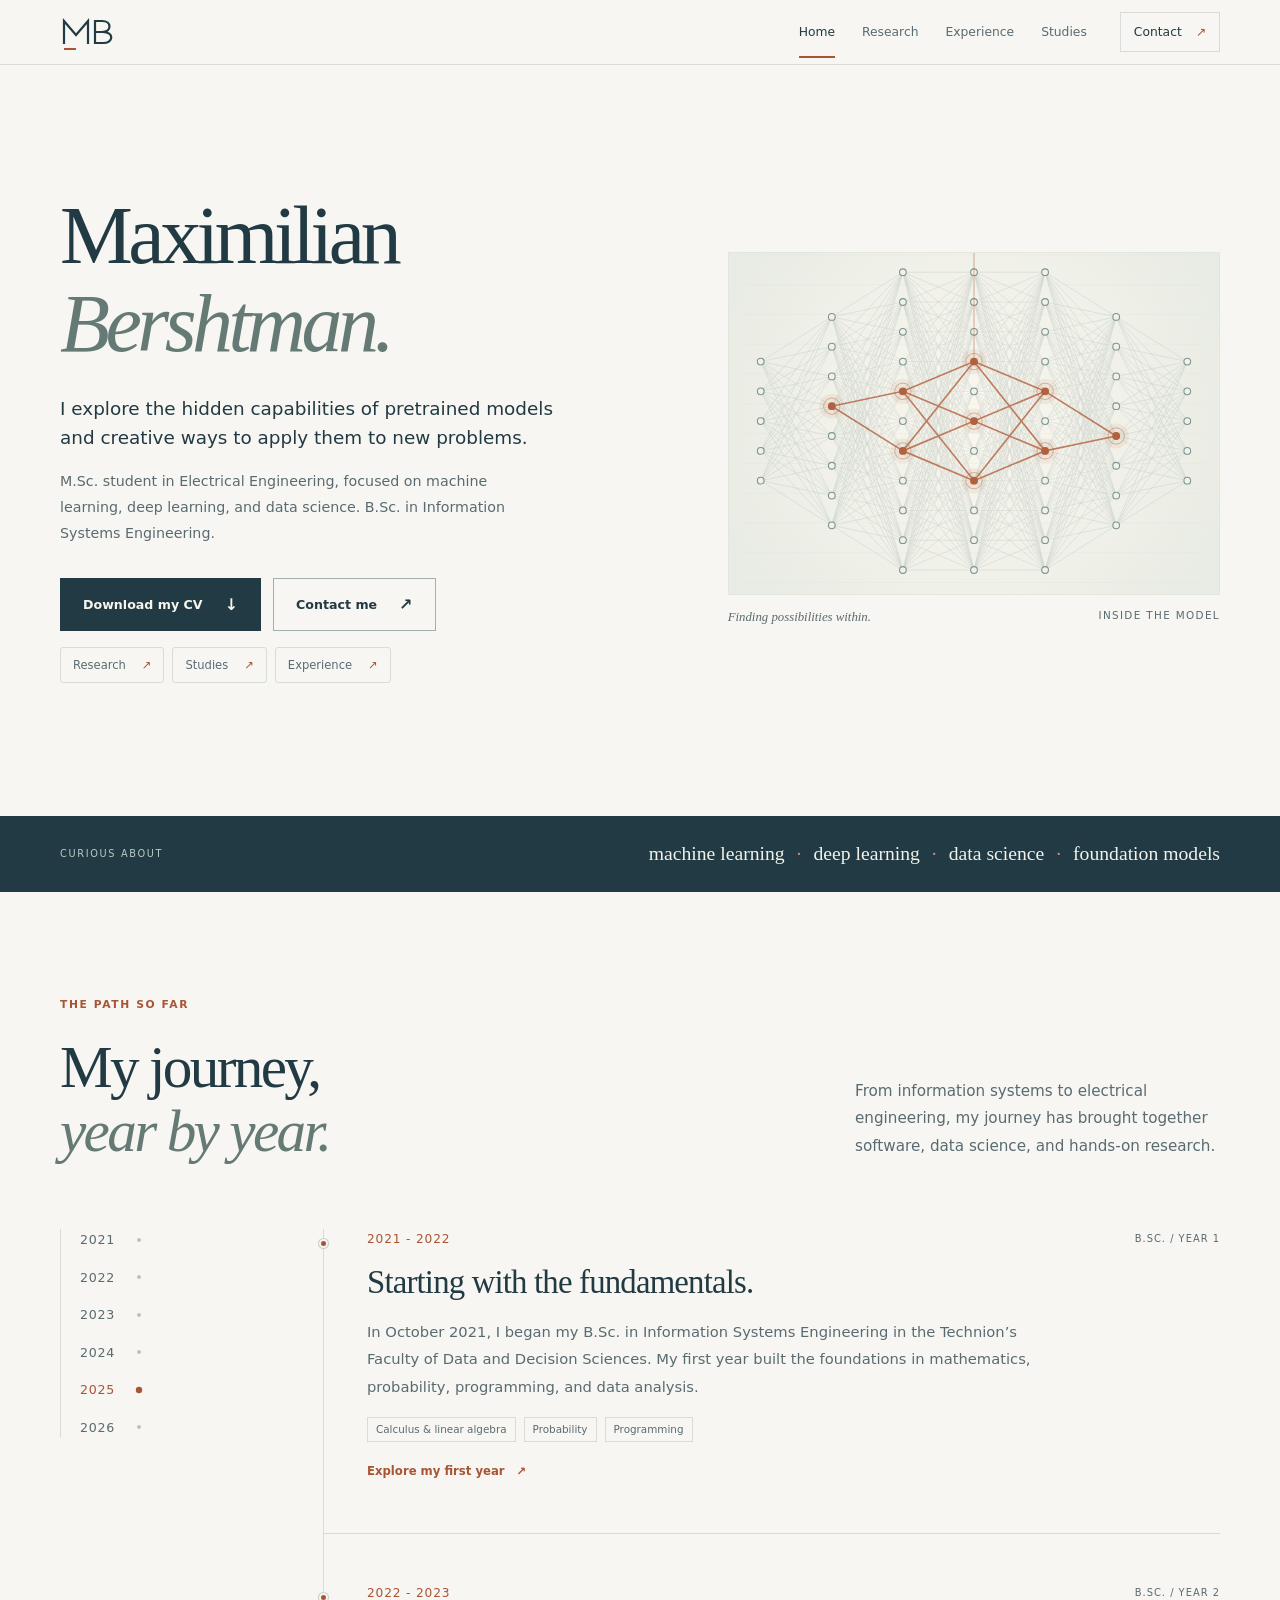
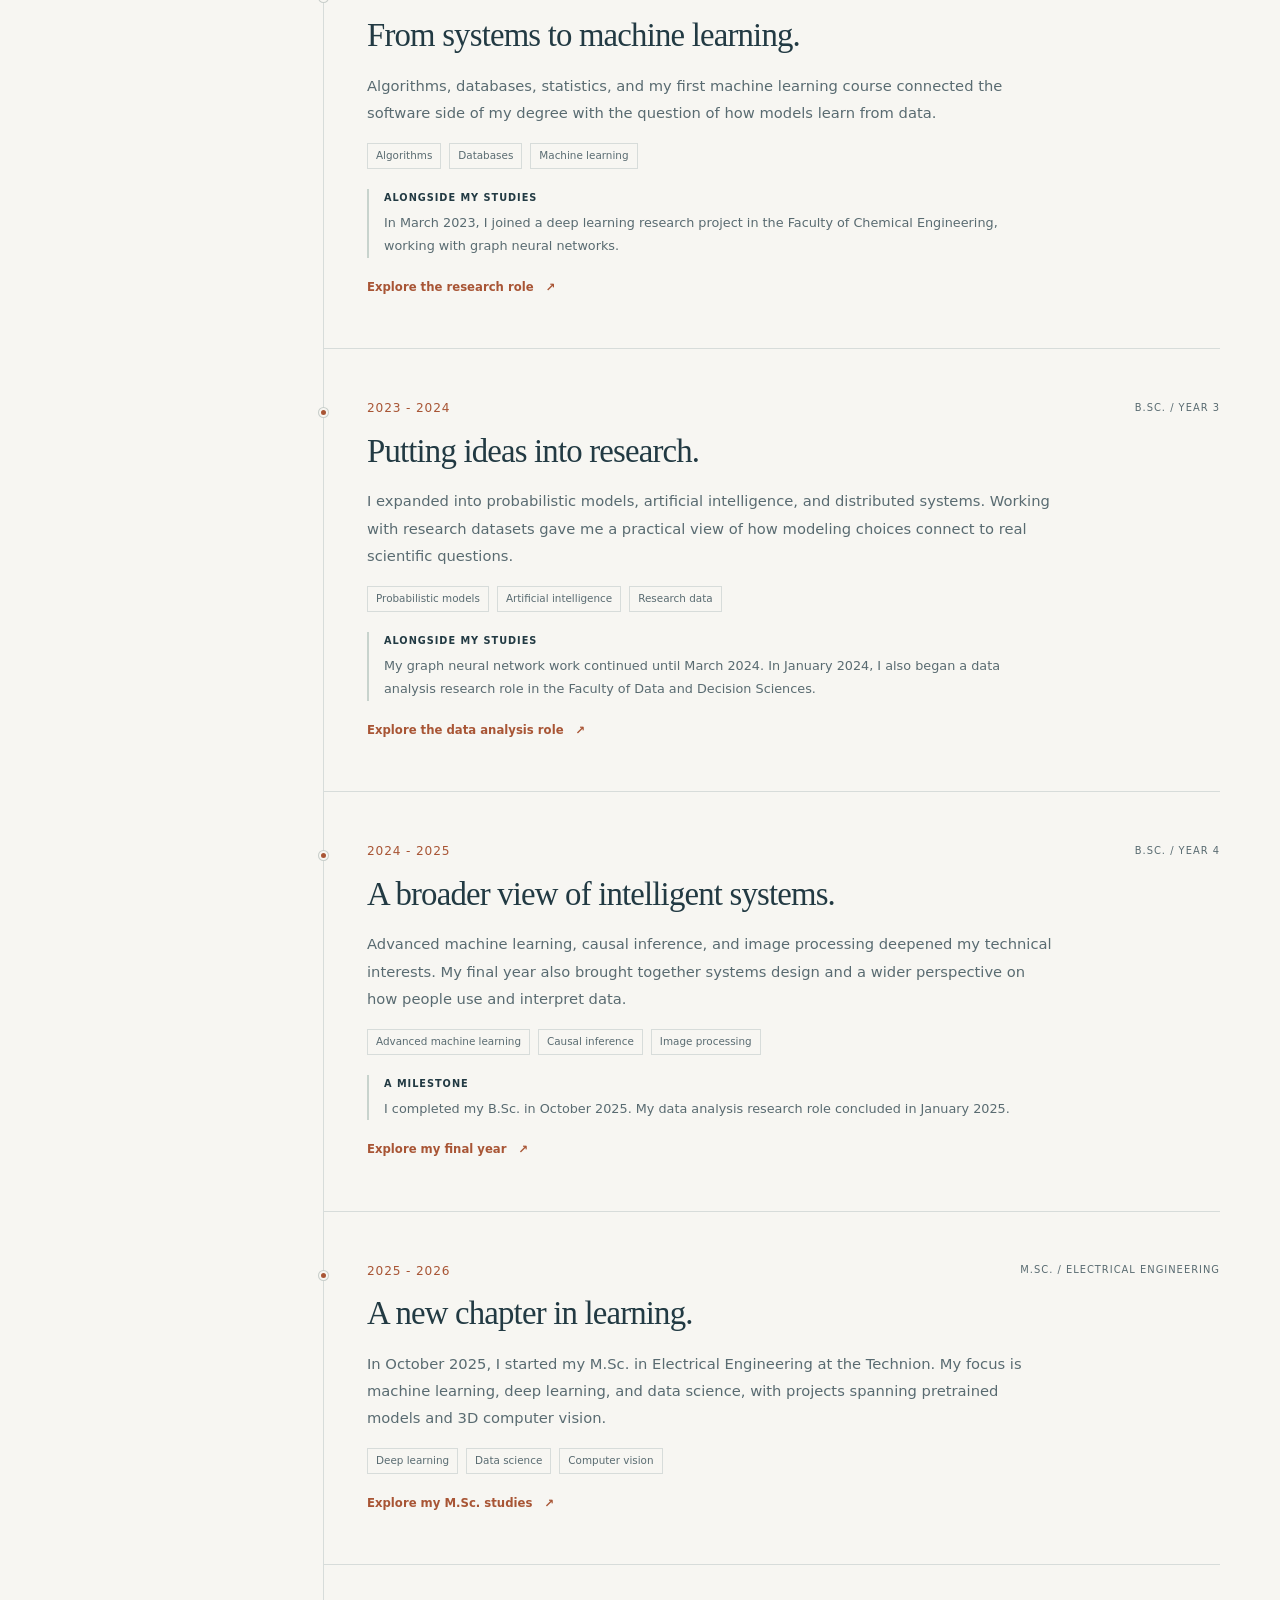
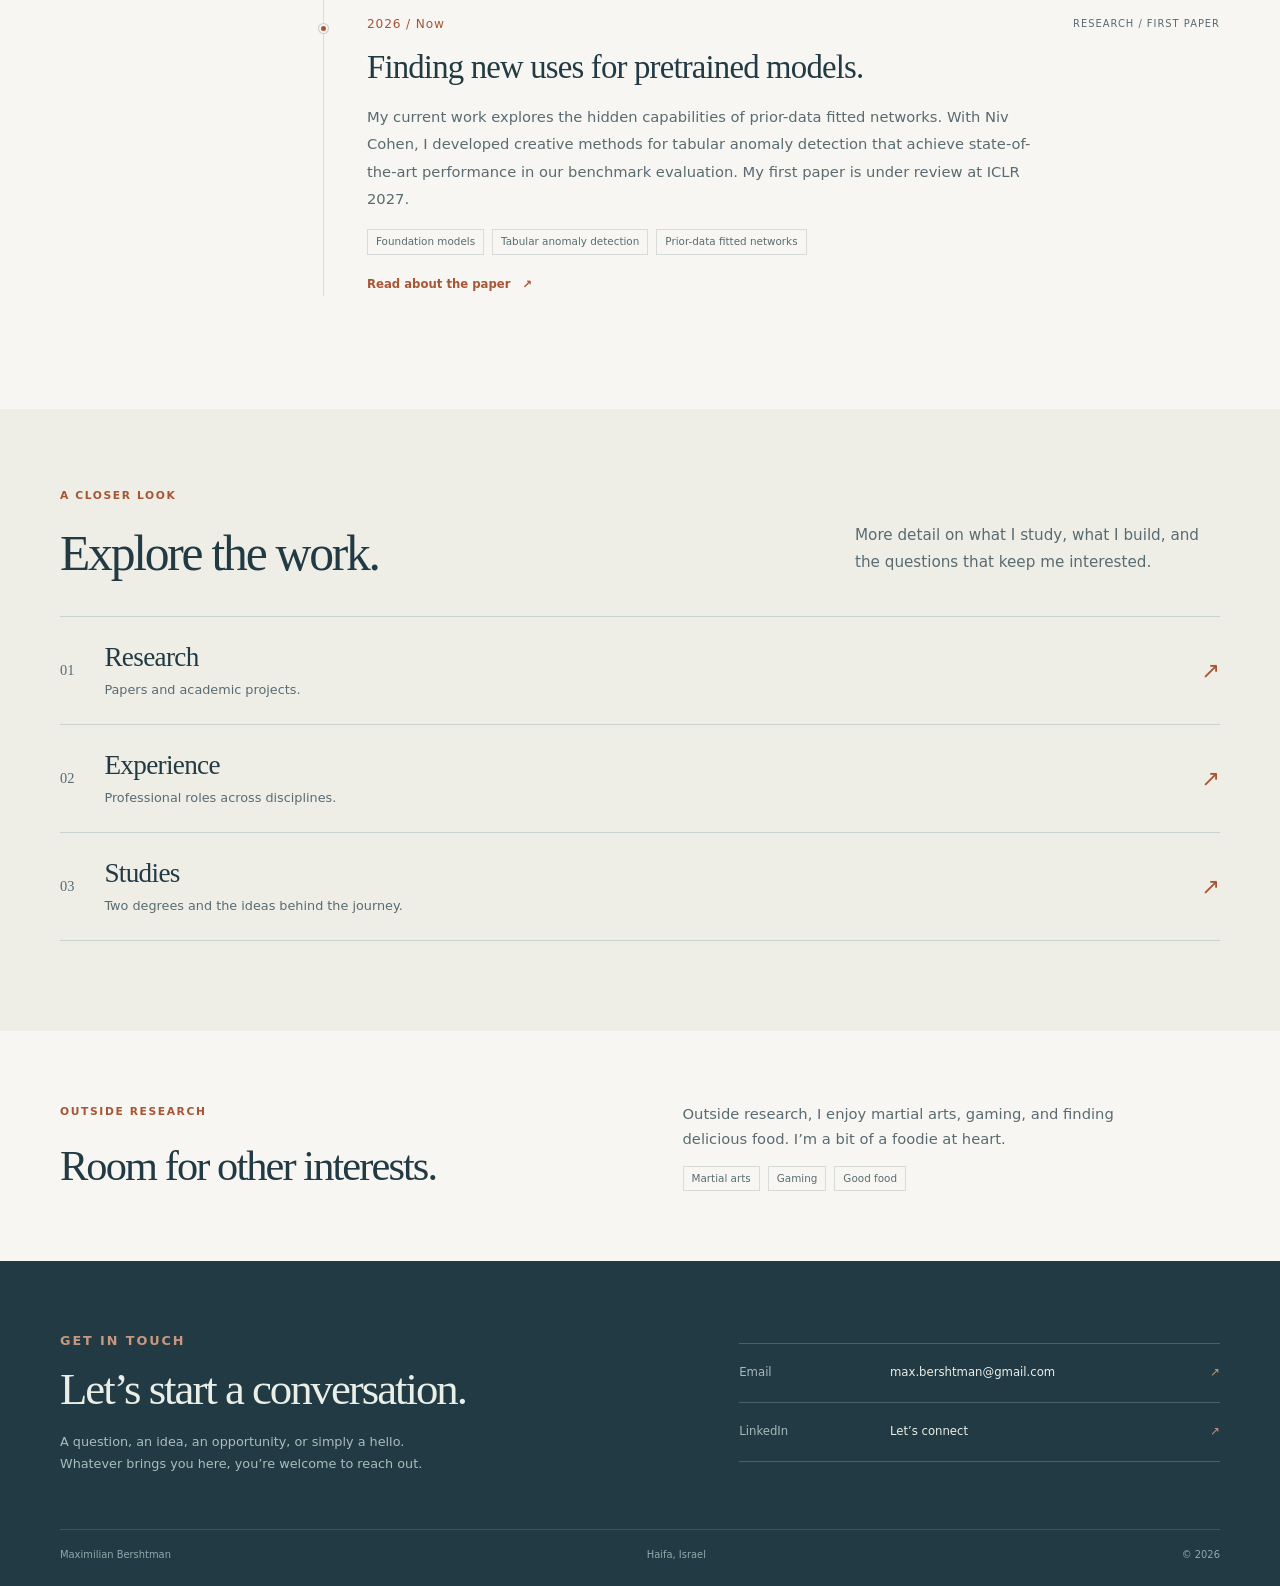
==== index.html @ 1fbb6e15 "Publish professional website with research, studies, and experience" ====
<!doctype html>
<html lang="en">
  <head>
    <meta charset="utf-8" />
    <meta name="viewport" content="width=device-width, initial-scale=1" />
    <meta name="theme-color" content="#f7f6f2" />
    <meta
      name="description"
      content="Maximilian Bershtman. M.Sc. student at the Technion exploring machine learning, deep learning, and data science. Follow my academic and research journey from 2021."
    />
    <meta property="og:type" content="website" />
    <meta property="og:title" content="Home - Maximilian Bershtman" />
    <meta
      property="og:description"
      content="Maximilian Bershtman. M.Sc. student at the Technion exploring machine learning, deep learning, and data science. Follow my academic and research journey from 2021."
    />
    <title>Home - Maximilian Bershtman</title>
    <link rel="icon" href="assets/mark.svg" type="image/svg+xml" />
    <link rel="stylesheet" href="styles.css" />
    <script src="script.js" defer></script>
    <script type="application/ld+json">
      {
        "@context": "https://schema.org",
        "@type": "Person",
        "name": "Maximilian Bershtman",
        "email": "max.bershtman@gmail.com",
        "sameAs": [
          "https://www.linkedin.com/in/maximilian-bershtman/",
          "https://github.com/Maximilianb1"
        ],
        "affiliation": {
          "@type": "CollegeOrUniversity",
          "name": "Technion - Israel Institute of Technology"
        },
        "knowsAbout": [
          "Machine learning",
          "Deep learning",
          "Data science",
          "Foundation models",
          "Anomaly detection"
        ]
      }
    </script>
  </head>
  <body>
    <a class="skip-link" href="#main">Skip to content</a>
    <header class="site-header">
      <div class="shell nav-wrap">
        <a
          class="wordmark"
          href="index.html"
          aria-label="Maximilian Bershtman, home"
          ><img src="assets/mark.svg" width="55" height="38" alt="MB"
        /></a>
        <button
          class="menu-toggle"
          aria-expanded="false"
          aria-controls="site-nav"
          type="button"
        >
          Menu <span class="menu-icon" aria-hidden="true"><i></i><i></i></span>
        </button>
        <nav id="site-nav" class="site-nav" aria-label="Main navigation">
          <a href="index.html" aria-current="page">Home</a
          ><a href="research.html">Research</a
          ><a href="experience.html">Experience</a
          ><a href="studies.html">Studies</a
          ><a class="nav-contact" href="#contact"
            >Contact <span aria-hidden="true">↗</span></a
          >
        </nav>
      </div>
    </header>
    <main id="main">
      <div class="home-opening">
        <section class="shell hero" aria-labelledby="hero-title">
          <div class="hero-copy">
            <h1 id="hero-title">Maximilian<br /><em>Bershtman.</em></h1>
            <p class="hero-intro">
              I explore the hidden capabilities of pretrained models and
              creative ways to apply them to new problems.
            </p>
            <p class="hero-detail">
              M.Sc. student in Electrical Engineering, focused on machine
              learning, deep learning, and data science. B.Sc. in Information
              Systems Engineering.
            </p>
            <div class="hero-actions">
              <a
                class="button"
                href="assets/Maximilian-Bershtman-CV.pdf"
                download
                >Download my CV <span aria-hidden="true">↓</span></a
              ><a class="button button-outline" href="#contact"
                >Contact me <span aria-hidden="true">↗</span></a
              >
            </div>
            <nav class="hero-shortcuts" aria-label="Explore my background">
              <a href="research.html"
                >Research <span aria-hidden="true">↗</span></a
              ><a href="studies.html"
                >Studies <span aria-hidden="true">↗</span></a
              ><a href="experience.html"
                >Experience <span aria-hidden="true">↗</span></a
              >
            </nav>
          </div>
          <figure class="hero-art">
            <picture
              ><source
                media="(max-width: 760px)"
                srcset="assets/representation-study-mobile.svg" />
              <img
                src="assets/representation-study.svg"
                width="560"
                height="580"
                alt="A layered neural network with selected internal neurons and connections highlighted in copper, symbolizing the discovery of hidden model capabilities"
            /></picture>
            <figcaption>
              <span>Finding possibilities within.</span
              ><span aria-hidden="true">Inside the model</span>
            </figcaption>
          </figure>
        </section>
        <div class="interest-band">
          <div class="shell interest-inner">
            <span>Curious about</span>
            <p>
              machine learning <b>·</b> deep learning <b>·</b> data science
              <b>·</b> foundation models
            </p>
          </div>
        </div>
      </div>
      <section class="shell journey-section" aria-labelledby="journey-title">
        <div class="section-intro">
          <div>
            <p class="eyebrow">The path so far</p>
            <h2 id="journey-title">My journey,<br /><em>year by year.</em></h2>
          </div>
          <p>
            From information systems to electrical engineering, my journey has
            brought together software, data science, and hands-on research.
          </p>
        </div>
        <div class="journey-layout">
          <aside class="year-index" aria-label="Journey by year">
            <a href="#year-2021" data-year-link="2021"
              ><span>2021</span><i aria-hidden="true"></i></a
            ><a href="#year-2022" data-year-link="2022"
              ><span>2022</span><i aria-hidden="true"></i></a
            ><a href="#year-2023" data-year-link="2023"
              ><span>2023</span><i aria-hidden="true"></i></a
            ><a href="#year-2024" data-year-link="2024"
              ><span>2024</span><i aria-hidden="true"></i></a
            ><a href="#year-2025" data-year-link="2025"
              ><span>2025</span><i aria-hidden="true"></i></a
            ><a href="#year-2026" data-year-link="2026"
              ><span>2026</span><i aria-hidden="true"></i
            ></a>
          </aside>
          <div class="timeline">
            <article class="milestone reveal" id="year-2021" data-year="2021">
              <div class="milestone-marker" aria-hidden="true"></div>
              <div class="milestone-top">
                <span class="milestone-year">2021 - 2022</span
                ><span class="milestone-kind">B.Sc. / Year 1</span>
              </div>
              <h3>Starting with the fundamentals.</h3>
              <p>
                In October 2021, I began my B.Sc. in Information Systems
                Engineering in the Technion’s Faculty of Data and Decision
                Sciences. My first year built the foundations in mathematics,
                probability, programming, and data analysis.
              </p>
              <div class="topic-tags">
                <span>Calculus & linear algebra</span><span>Probability</span
                ><span>Programming</span>
              </div>
              <a href="studies.html#bsc-year-1"
                >Explore my first year <span aria-hidden="true">↗</span></a
              >
            </article>
            <article class="milestone reveal" id="year-2022" data-year="2022">
              <div class="milestone-marker" aria-hidden="true"></div>
              <div class="milestone-top">
                <span class="milestone-year">2022 - 2023</span
                ><span class="milestone-kind">B.Sc. / Year 2</span>
              </div>
              <h3>From systems to machine learning.</h3>
              <p>
                Algorithms, databases, statistics, and my first machine learning
                course connected the software side of my degree with the
                question of how models learn from data.
              </p>
              <div class="topic-tags">
                <span>Algorithms</span><span>Databases</span
                ><span>Machine learning</span>
              </div>
              <p class="milestone-work">
                <span>Alongside my studies</span> In March 2023, I joined a deep
                learning research project in the Faculty of Chemical
                Engineering, working with graph neural networks.
              </p>
              <a href="experience.html#deep-learning"
                >Explore the research role <span aria-hidden="true">↗</span></a
              >
            </article>
            <article class="milestone reveal" id="year-2023" data-year="2023">
              <div class="milestone-marker" aria-hidden="true"></div>
              <div class="milestone-top">
                <span class="milestone-year">2023 - 2024</span
                ><span class="milestone-kind">B.Sc. / Year 3</span>
              </div>
              <h3>Putting ideas into research.</h3>
              <p>
                I expanded into probabilistic models, artificial intelligence,
                and distributed systems. Working with research datasets gave me
                a practical view of how modeling choices connect to real
                scientific questions.
              </p>
              <div class="topic-tags">
                <span>Probabilistic models</span
                ><span>Artificial intelligence</span><span>Research data</span>
              </div>
              <p class="milestone-work">
                <span>Alongside my studies</span> My graph neural network work
                continued until March 2024. In January 2024, I also began a data
                analysis research role in the Faculty of Data and Decision
                Sciences.
              </p>
              <a href="experience.html#data-analysis"
                >Explore the data analysis role
                <span aria-hidden="true">↗</span></a
              >
            </article>
            <article class="milestone reveal" id="year-2024" data-year="2024">
              <div class="milestone-marker" aria-hidden="true"></div>
              <div class="milestone-top">
                <span class="milestone-year">2024 - 2025</span
                ><span class="milestone-kind">B.Sc. / Year 4</span>
              </div>
              <h3>A broader view of intelligent systems.</h3>
              <p>
                Advanced machine learning, causal inference, and image
                processing deepened my technical interests. My final year also
                brought together systems design and a wider perspective on how
                people use and interpret data.
              </p>
              <div class="topic-tags">
                <span>Advanced machine learning</span
                ><span>Causal inference</span><span>Image processing</span>
              </div>
              <p class="milestone-work">
                <span>A milestone</span> I completed my B.Sc. in October 2025.
                My data analysis research role concluded in January 2025.
              </p>
              <a href="studies.html#bsc-year-4"
                >Explore my final year <span aria-hidden="true">↗</span></a
              >
            </article>
            <article class="milestone reveal" id="year-2025" data-year="2025">
              <div class="milestone-marker" aria-hidden="true"></div>
              <div class="milestone-top">
                <span class="milestone-year">2025 - 2026</span
                ><span class="milestone-kind"
                  >M.Sc. / Electrical Engineering</span
                >
              </div>
              <h3>A new chapter in learning.</h3>
              <p>
                In October 2025, I started my M.Sc. in Electrical Engineering at
                the Technion. My focus is machine learning, deep learning, and
                data science, with projects spanning pretrained models and 3D
                computer vision.
              </p>
              <div class="topic-tags">
                <span>Deep learning</span><span>Data science</span
                ><span>Computer vision</span>
              </div>
              <a href="studies.html#masters"
                >Explore my M.Sc. studies <span aria-hidden="true">↗</span></a
              >
            </article>
            <article class="milestone reveal" id="year-2026" data-year="2026">
              <div class="milestone-marker" aria-hidden="true"></div>
              <div class="milestone-top">
                <span class="milestone-year">2026 / Now</span
                ><span class="milestone-kind">Research / First paper</span>
              </div>
              <h3>Finding new uses for pretrained models.</h3>
              <p>
                My current work explores the hidden capabilities of prior-data
                fitted networks. With Niv Cohen, I developed creative methods
                for tabular anomaly detection that achieve state-of-the-art
                performance in our benchmark evaluation. My first paper is under
                review at ICLR 2027.
              </p>
              <div class="topic-tags">
                <span>Foundation models</span
                ><span>Tabular anomaly detection</span
                ><span>Prior-data fitted networks</span>
              </div>
              <a href="research.html#zen-focus"
                >Read about the paper <span aria-hidden="true">↗</span></a
              >
            </article>
          </div>
        </div>
      </section>
      <section class="explore-section">
        <div class="shell">
          <div class="section-intro compact">
            <div>
              <p class="eyebrow">A closer look</p>
              <h2>Explore the work.</h2>
            </div>
            <p>
              More detail on what I study, what I build, and the questions that
              keep me interested.
            </p>
          </div>
          <div class="explore-links">
            <a href="research.html"
              ><span>01</span>
              <div>
                <h3>Research</h3>
                <p>Papers and academic projects.</p>
              </div>
              <b aria-hidden="true">↗</b></a
            ><a href="experience.html"
              ><span>02</span>
              <div>
                <h3>Experience</h3>
                <p>Professional roles across disciplines.</p>
              </div>
              <b aria-hidden="true">↗</b></a
            ><a href="studies.html"
              ><span>03</span>
              <div>
                <h3>Studies</h3>
                <p>Two degrees and the ideas behind the journey.</p>
              </div>
              <b aria-hidden="true">↗</b></a
            >
          </div>
        </div>
      </section>
      <section class="shell personal-section">
        <div>
          <p class="eyebrow">Outside research</p>
          <h2>Room for other interests.</h2>
        </div>
        <div>
          <p>
            Outside research, I enjoy martial arts, gaming, and finding
            delicious food. I’m a bit of a foodie at heart.
          </p>
          <div class="topic-tags">
            <span>Martial arts</span><span>Gaming</span><span>Good food</span>
          </div>
        </div>
      </section>
    </main>
    <footer class="site-footer" id="contact">
      <div class="shell contact-row">
        <div>
          <p class="eyebrow">Get in touch</p>
          <h2>Let’s start a conversation.</h2>
          <p>
            A question, an idea, an opportunity, or simply a hello. Whatever
            brings you here, you’re welcome to reach out.
          </p>
        </div>
        <div class="contact-links">
          <a href="mailto:max.bershtman@gmail.com"
            ><span>Email</span><strong>max.bershtman@gmail.com</strong
            ><span aria-hidden="true">↗</span></a
          ><a
            href="https://www.linkedin.com/in/maximilian-bershtman/"
            target="_blank"
            rel="noreferrer"
            ><span>LinkedIn</span><strong>Let’s connect</strong
            ><span aria-hidden="true">↗</span></a
          >
        </div>
      </div>
      <div class="shell footer-bottom">
        <span>Maximilian Bershtman</span><span>Haifa, Israel</span
        ><span>© <span id="year">2026</span></span>
      </div>
    </footer>
  </body>
</html>
---- styles.css ----
@charset "UTF-8";
:root {
  color-scheme: light;
  --paper: #f7f6f2;
  --paper2: #eeeee7;
  --ink: #223a43;
  --muted: #596b71;
  --line: #d7dcda;
  --accent: #a85535;
  --soft: #e8ece6;
  --serif: "Iowan Old Style", "Palatino Linotype", Georgia, serif;
  --sans: ui-sans-serif, system-ui, -apple-system, "Segoe UI", sans-serif;
}
* {
  box-sizing: border-box;
}
html {
  scroll-behavior: smooth;
  scroll-padding-top: 78px;
}
body {
  margin: 0;
  background: var(--paper);
  color: var(--ink);
  font: 16px/1.7 var(--sans);
  -webkit-font-smoothing: antialiased;
}
a {
  color: inherit;
  text-decoration: none;
}
button {
  font: inherit;
}
img {
  max-width: 100%;
  display: block;
}
::selection {
  background: #d9e1dc;
  color: var(--ink);
}
.shell {
  width: min(1160px, calc(100% - 64px));
  margin-inline: auto;
}
.skip-link {
  position: absolute;
  top: -60px;
  left: 20px;
  padding: 8px 15px;
  background: var(--ink);
  color: white;
  z-index: 30;
}
.skip-link:focus {
  top: 10px;
}
:focus-visible {
  outline: 2px solid var(--accent);
  outline-offset: 5px;
}
.eyebrow,
.small-label {
  font-size: 0.67rem;
  font-weight: 650;
  letter-spacing: 0.15em;
  text-transform: uppercase;
  color: var(--accent);
}
.eyebrow {
  margin: 0 0 22px;
}
.small-label {
  display: block;
  color: var(--muted);
}
h1,
h2,
h3,
p,
figure {
  margin-top: 0;
}
h1,
h2,
h3 {
  font-family: var(--serif);
  font-weight: 400;
}
h1,
h2 {
  letter-spacing: -0.045em;
  line-height: 1.08;
}
h1 em,
h2 em {
  font-weight: 400;
  color: #657a75;
}
p {
  color: var(--muted);
}
.site-header {
  position: sticky;
  top: 0;
  z-index: 15;
  background: rgb(247 246 242 / 95%);
  border-bottom: 1px solid var(--line);
  backdrop-filter: blur(12px);
}
.nav-wrap {
  min-height: 64px;
  display: flex;
  align-items: center;
  justify-content: space-between;
  gap: 20px;
}
.wordmark {
  display: flex;
  align-items: center;
  gap: 12px;
  font-size: 0.82rem;
  font-weight: 650;
  letter-spacing: -0.02em;
}
.wordmark img {
  width: 55px;
  height: 38px;
  transition: opacity 0.2s;
}
.wordmark:hover img {
  opacity: 0.7;
}
.site-nav {
  display: flex;
  align-items: center;
  gap: 27px;
  font-size: 0.77rem;
  color: var(--muted);
  order: 1;
  margin-left: auto;
}
.site-nav a {
  position: relative;
  transition: color 0.2s;
}
.site-nav a:not(.nav-contact) {
  min-height: 32px;
  display: inline-flex;
  align-items: center;
}
.site-nav a:hover,
.site-nav a[aria-current="page"] {
  color: var(--ink);
}
.site-nav a[aria-current="page"]::after {
  position: absolute;
  bottom: -10px;
  left: 0;
  right: 0;
  height: 2px;
  background: var(--accent);
  content: "";
}
.site-nav .nav-contact {
  color: var(--ink);
  padding: 9px 13px;
  border: 1px solid var(--line);
  margin-left: 6px;
}
.nav-contact span {
  margin-left: 10px;
  color: var(--accent);
}
.menu-toggle {
  display: none;
}
.hero {
  display: grid;
  grid-template-columns: 1.1fr 0.9fr;
  gap: 66px;
  align-items: center;
  padding-block: 28px;
  min-height: calc(100svh - 149px);
}
.hero-copy {
  padding-bottom: 6px;
}
.status-dot {
  display: inline-block;
  width: 6px;
  height: 6px;
  border-radius: 50%;
  background: var(--accent);
  margin-right: 8px;
  vertical-align: 1px;
}
.hero h1 {
  font-size: clamp(3.4rem, 6.4vw, 5.2rem);
  letter-spacing: -0.055em;
  margin-bottom: 25px;
}
.hero-intro {
  max-width: 500px;
  color: var(--ink);
  font-size: 1.15rem;
  line-height: 1.6;
  margin-bottom: 17px;
}
.hero-detail {
  max-width: 480px;
  font-size: 0.89rem;
  line-height: 1.8;
  margin-bottom: 0;
}
.hero-actions {
  display: flex;
  align-items: center;
  gap: 12px;
  margin-top: 32px;
  flex-wrap: wrap;
}
.hero-actions .button {
  min-height: 53px;
  padding-inline: 22px;
}
.button.button-outline {
  background: transparent;
  color: var(--ink);
  border-color: #a4b0ad;
}
.button.button-outline:hover {
  background: var(--soft);
}
.hero-shortcuts {
  display: flex;
  flex-wrap: wrap;
  gap: 8px;
  margin-top: 16px;
}
.hero-shortcuts a {
  display: inline-flex;
  align-items: center;
  gap: 16px;
  border: 1px solid var(--line);
  border-radius: 3px;
  padding: 6px 12px;
  font-size: 0.72rem;
  color: var(--muted);
  transition:
    background 0.2s,
    border-color 0.2s;
}
.hero-shortcuts a:hover {
  background: var(--soft);
  border-color: #a4b0ad;
}
.hero-shortcuts span {
  color: var(--accent);
}
.personal-section {
  display: grid;
  grid-template-columns: 1fr 1fr;
  gap: 85px;
  padding-block: 70px;
  align-items: center;
}
.personal-section h2 {
  font-size: 2.65rem;
  margin-bottom: 0;
}
.personal-section p:not(.eyebrow) {
  max-width: 480px;
  font-size: 0.92rem;
}
.button {
  display: inline-flex;
  align-items: center;
  gap: 22px;
  justify-content: center;
  min-height: 47px;
  background: var(--ink);
  color: #f6f5ee;
  font-size: 0.79rem;
  font-weight: 600;
  padding: 10px 17px;
  border: 1px solid var(--ink);
  transition:
    background 0.2s,
    transform 0.2s;
}
.button:hover {
  background: #34505a;
  transform: translateY(-2px);
}
.button span {
  font-size: 1rem;
}
.text-link {
  display: inline-flex;
  align-items: center;
  gap: 13px;
  color: var(--accent);
  font-size: 0.8rem;
  font-weight: 600;
  transition: color 0.2s;
}
.text-link:hover {
  color: var(--ink);
}
.text-link span {
  font-size: 1rem;
}
.hero-art {
  margin: 0;
  position: relative;
}
.hero-art img {
  width: auto;
  height: auto;
  margin-inline: auto;
  border: 1px solid #e3e6dd;
  max-height: min(440px, calc(100svh - 225px));
  object-fit: contain;
}
.hero-art figcaption {
  display: flex;
  justify-content: space-between;
  gap: 12px;
  margin-top: 12px;
  color: #596b71;
  font-size: 0.65rem;
}
.hero-art figcaption span:first-child {
  font-family: var(--serif);
  font-style: italic;
  font-size: 0.8rem;
}
.hero-art figcaption span:last-child {
  letter-spacing: 0.13em;
  text-transform: uppercase;
}
.interest-band {
  background: var(--ink);
  color: #f0f2eb;
}
.interest-inner {
  display: flex;
  align-items: center;
  justify-content: space-between;
  gap: 25px;
  min-height: 76px;
}
.interest-inner > span {
  font-size: 0.61rem;
  letter-spacing: 0.17em;
  text-transform: uppercase;
  color: #bbc9c6;
  flex: 0 0 auto;
}
.interest-inner p {
  margin: 0;
  color: #f0f2eb;
  font-family: var(--serif);
  font-size: 1.23rem;
  line-height: 1.5;
}
.interest-inner b {
  color: #cb9377;
  font-weight: 400;
  padding-inline: 7px;
}
.journey-section {
  padding-block: 104px 113px;
}
.section-intro {
  display: grid;
  grid-template-columns: 1fr 0.8fr;
  gap: 100px;
  align-items: end;
  margin-bottom: 65px;
}
.section-intro h2 {
  font-size: 3.7rem;
  margin-bottom: 0;
}
.section-intro > p {
  max-width: 365px;
  font-size: 0.95rem;
  line-height: 1.8;
  margin: 0 0 4px;
  justify-self: end;
}
.journey-layout {
  display: grid;
  grid-template-columns: 180px 1fr;
  gap: 83px;
}
.year-index {
  align-self: start;
  position: sticky;
  top: 133px;
  display: flex;
  flex-direction: column;
  gap: 16px;
  border-left: 1px solid var(--line);
  padding-left: 19px;
}
.year-index a {
  display: flex;
  align-items: center;
  gap: 22px;
  color: #596b71;
  font-size: 0.79rem;
  letter-spacing: 0.06em;
  transition: color 0.2s;
}
.year-index i {
  width: 4px;
  height: 4px;
  background: #bac3c1;
  border-radius: 50%;
  transition:
    background 0.2s,
    transform 0.2s;
}
.year-index a.is-active,
.year-index a:hover {
  color: var(--accent);
}
.year-index a.is-active i {
  background: var(--accent);
  transform: scale(1.6);
}
.timeline {
  border-left: 1px solid var(--line);
}
.milestone {
  position: relative;
  padding: 0 0 49px 43px;
  margin-bottom: 49px;
  border-bottom: 1px solid var(--line);
  scroll-margin-top: 45px;
}
.milestone:last-child {
  margin-bottom: 0;
  border-bottom: 0;
  padding-bottom: 0;
}
.milestone-marker {
  position: absolute;
  left: -5px;
  top: 10px;
  width: 9px;
  height: 9px;
  border: 2px solid var(--paper);
  background: var(--accent);
  border-radius: 50%;
  box-shadow: 0 0 0 1px #c8ceca;
}
.milestone-top {
  display: flex;
  gap: 20px;
  align-items: center;
  justify-content: space-between;
  margin-bottom: 13px;
}
.milestone-year {
  font-size: 0.76rem;
  letter-spacing: 0.07em;
  color: var(--accent);
  font-variant-numeric: tabular-nums;
}
.milestone-kind {
  font-size: 0.62rem;
  letter-spacing: 0.1em;
  text-transform: uppercase;
  color: #596b71;
}
.milestone h3 {
  font-size: 2.05rem;
  letter-spacing: -0.025em;
  line-height: 1.2;
  margin-bottom: 16px;
}
.milestone > p {
  font-size: 0.92rem;
  max-width: 685px;
  line-height: 1.85;
  margin-bottom: 17px;
}
.topic-tags {
  display: flex;
  flex-wrap: wrap;
  gap: 8px;
}
.topic-tags span {
  font-size: 0.65rem;
  color: #596b71;
  padding: 3px 8px;
  border: 1px solid var(--line);
  line-height: 1.7;
}
.milestone .milestone-work {
  font-size: 0.8rem;
  border-left: 2px solid #c8d3cd;
  padding-left: 15px;
  margin: 20px 0 0;
  color: #596b71;
}
.milestone-work > span {
  display: block;
  color: var(--ink);
  font-size: 0.61rem;
  font-weight: 600;
  letter-spacing: 0.1em;
  text-transform: uppercase;
  margin-bottom: 4px;
}
.milestone > a {
  display: inline-flex;
  gap: 12px;
  font-size: 0.73rem;
  color: var(--accent);
  font-weight: 600;
  margin-top: 20px;
}
.milestone > a:hover {
  color: var(--ink);
}
.explore-section {
  background: var(--paper2);
  padding-block: 78px 90px;
}
.section-intro.compact {
  margin-bottom: 35px;
}
.compact h2 {
  font-size: 3.1rem;
}
.explore-links {
  border-top: 1px solid #cbd3ce;
}
.explore-links > a {
  display: flex;
  align-items: center;
  gap: 30px;
  padding: 23px 0;
  border-bottom: 1px solid #cbd3ce;
  transition: padding 0.2s;
}
.explore-links > a:hover {
  padding-left: 9px;
}
.explore-links > a > span {
  font-family: var(--serif);
  font-size: 0.9rem;
  color: #596b71;
}
.explore-links h3 {
  font-size: 1.7rem;
  letter-spacing: -0.025em;
  line-height: 1.3;
  margin: 0 0 4px;
}
.explore-links p {
  font-size: 0.8rem;
  margin: 0;
}
.explore-links b {
  font-weight: 400;
  margin-left: auto;
  color: var(--accent);
  font-size: 1.4rem;
}
.page-intro {
  padding-block: 83px 67px;
  max-width: 1160px;
}
.page-intro h1 {
  font-size: clamp(3.5rem, 5.9vw, 5.3rem);
  margin-bottom: 30px;
  max-width: 820px;
}
.page-intro > p:last-child {
  max-width: 695px;
  font-size: 1.03rem;
  line-height: 1.85;
  margin-bottom: 0;
}
.content-section {
  padding-block: 0 77px;
  scroll-margin-top: 16px;
}
.section-label {
  display: flex;
  align-items: center;
  justify-content: space-between;
  gap: 20px;
  border-top: 1px solid var(--line);
  padding: 18px 0 37px;
  color: var(--muted);
  font-size: 0.65rem;
  text-transform: uppercase;
  letter-spacing: 0.1em;
}
.section-label > span:first-child {
  color: var(--accent);
}
.paper-card {
  background: var(--paper2);
  border: 1px solid var(--line);
  padding: 40px 45px 25px;
}
.paper-status {
  font-size: 0.66rem;
  letter-spacing: 0.08em;
  text-transform: uppercase;
  color: var(--accent);
  margin-bottom: 22px;
}
.paper-card h2 {
  font-size: clamp(2.1rem, 3.8vw, 3.25rem);
  max-width: 920px;
  line-height: 1.16;
  margin-bottom: 18px;
}
.authors {
  color: var(--ink);
  font-size: 0.87rem;
  font-weight: 600;
  margin-bottom: 5px;
}
.paper-affiliation {
  font-size: 0.72rem;
  line-height: 1.7;
  margin-bottom: 29px;
}
.large-copy {
  font-family: var(--serif);
  font-size: 1.4rem;
  color: var(--ink);
  line-height: 1.6;
}
.paper-card > .large-copy {
  margin-bottom: 15px;
}
.paper-card
  > p:not(.large-copy):not(.authors):not(.paper-affiliation):not(.paper-note) {
  max-width: 800px;
  font-size: 0.92rem;
  line-height: 1.85;
}
.paper-actions {
  display: flex;
  align-items: center;
  gap: 28px;
  margin-block: 28px 36px;
}
.method-grid {
  display: grid;
  grid-template-columns: 1fr 1fr;
  gap: 43px;
  border-top: 1px solid #cdd4cf;
  padding-top: 28px;
}
.method-grid > div:first-child {
  border-right: 1px solid #cdd4cf;
  padding-right: 38px;
}
.method-grid h3 {
  font-size: 2.3rem;
  margin: 7px 0 12px;
  line-height: 1.1;
}
.method-grid p {
  font-size: 0.84rem;
  line-height: 1.85;
  margin-bottom: 0;
}
.paper-note {
  border-top: 1px solid #cdd4cf;
  padding-top: 17px;
  margin: 27px 0 0;
  font-size: 0.7rem;
}
.benchmark-highlight {
  border-left: 2px solid var(--accent);
  padding: 4px 0 4px 19px;
  margin-bottom: 30px;
}
.benchmark-highlight .small-label {
  color: var(--accent);
  font-size: 0.61rem;
}
.benchmark-highlight p {
  color: var(--ink);
  margin: 7px 0 0;
  font-size: 0.85rem;
  max-width: 760px;
}
.degree-average {
  display: flex;
  flex-direction: column;
  gap: 4px;
  margin-top: 25px;
  color: var(--ink);
}
.degree-average > span {
  text-transform: uppercase;
  letter-spacing: 0.12em;
  font-size: 0.61rem;
  color: var(--accent);
}
.degree-average strong {
  font: 2.1rem var(--serif);
}
.degree-average small {
  font: 0.78rem var(--sans);
  color: var(--muted);
}
.all-courses {
  border-block: 1px solid var(--line);
  margin-block: 24px;
}
#masters {
  padding-bottom: 28px;
}
#masters .all-courses {
  margin-bottom: 0;
}
.all-courses summary {
  cursor: pointer;
  padding: 17px 0;
  font-size: 0.8rem;
  color: var(--accent);
  font-weight: 600;
  list-style: none;
  display: flex;
  justify-content: space-between;
  align-items: center;
  gap: 15px;
}
.all-courses summary::-webkit-details-marker {
  display: none;
}
.all-courses summary > span {
  font-size: 1.2rem;
  transition: transform 0.2s;
}
.all-courses[open] summary > span {
  transform: rotate(45deg);
}
.all-courses summary:hover {
  color: var(--ink);
}
.course-disclosure {
  padding: 10px 0 12px;
}
.course-group h4 {
  font: 600 0.72rem var(--sans);
  margin: 24px 0 15px;
  color: var(--ink);
}
.course-disclosure .course-list {
  grid-template-columns: 1fr;
  gap: 7px;
}
.detail-layout {
  display: grid;
  grid-template-columns: 1fr 1fr;
  gap: 85px;
}
.detail-layout h2 {
  font-size: 3.15rem;
  margin-bottom: 23px;
}
.detail-copy p {
  font-size: 0.93rem;
  line-height: 1.85;
  margin-bottom: 18px;
}
.detail-copy .large-copy {
  font-size: 1.4rem;
  line-height: 1.6;
}
.attribution,
.degree-affiliation {
  font-size: 0.78rem;
  color: var(--muted);
  line-height: 1.75;
}
.report-title {
  border-left: 2px solid #b8c6be;
  padding: 7px 0 7px 19px;
  font-family: var(--serif);
  font-size: 1.1rem !important;
  color: var(--ink);
  margin-top: 25px;
}
.report-title .small-label {
  font-family: var(--sans);
  font-size: 0.59rem;
  margin-bottom: 5px;
}
.final-section {
  padding-bottom: 95px;
}
.role-section {
  display: grid;
  grid-template-columns: 220px 1fr;
  gap: 60px;
  border-top: 1px solid var(--line);
  padding-block: 47px 62px;
  scroll-margin-top: 16px;
}
.role-number {
  display: block;
  font-family: var(--serif);
  font-size: 1.7rem;
  color: #596b71;
  margin-bottom: 16px;
}
.role-aside p {
  font-size: 0.75rem;
  margin-bottom: 8px;
}
.role-aside .small-label {
  font-size: 0.6rem;
}
.role-copy {
  max-width: 770px;
}
.role-copy .eyebrow {
  margin-bottom: 16px;
}
.role-copy h2 {
  font-size: 3.1rem;
  margin-bottom: 23px;
}
.role-copy > p:not(.eyebrow) {
  font-size: 0.93rem;
}
.detail-list {
  list-style: none;
  padding: 0;
  margin: 23px 0;
}
.detail-list li {
  font-size: 0.86rem;
  color: var(--muted);
  line-height: 1.85;
  padding: 12px 0 12px 19px;
  border-top: 1px solid var(--line);
  position: relative;
}
.detail-list li::before {
  position: absolute;
  left: 0;
  top: 23px;
  width: 4px;
  height: 4px;
  background: var(--accent);
  content: "";
}
.role-copy .text-link {
  margin-top: 23px;
}
.subheading {
  font-family: var(--sans);
  font-size: 0.67rem;
  letter-spacing: 0.12em;
  text-transform: uppercase;
  margin: 27px 0 16px;
  color: var(--accent);
}
.course-list {
  display: grid;
  grid-template-columns: 1fr 1fr;
  gap: 11px 22px;
  list-style: none;
  padding: 0;
  margin: 0 0 24px;
}
.course-list li {
  font-size: 0.8rem;
  color: var(--muted);
  padding-left: 13px;
  position: relative;
}
.course-list li::before {
  width: 3px;
  height: 3px;
  background: var(--accent);
  content: "";
  position: absolute;
  left: 0;
  top: 11px;
}
.detail-copy .small-note {
  font-size: 0.76rem;
}
.study-years {
  margin-top: 48px;
  border-top: 1px solid var(--line);
}
.study-year {
  display: grid;
  grid-template-columns: 220px 1fr;
  gap: 60px;
  padding-block: 31px;
  border-bottom: 1px solid var(--line);
  scroll-margin-top: 16px;
}
.study-period {
  font-family: var(--serif);
  font-size: 1.26rem;
}
.study-year .small-label {
  margin: 7px 0 0;
  font-size: 0.6rem;
  color: var(--accent);
}
.study-year h3 {
  font-size: 1.6rem;
  margin: 0 0 14px;
  letter-spacing: -0.02em;
}
.study-year ul {
  display: grid;
  grid-template-columns: 1fr 1fr;
  gap: 7px 30px;
  list-style: none;
  padding: 0;
  margin: 0;
  color: var(--muted);
  font-size: 0.81rem;
}
.site-footer {
  background: var(--ink);
  color: #e9eee7;
  padding-block: 69px 22px;
}
.contact-row {
  display: grid;
  grid-template-columns: 1fr 0.83fr;
  gap: 100px;
  align-items: center;
}
.site-footer .eyebrow {
  color: #c7987f;
  margin-bottom: 13px;
}
.site-footer h2 {
  font-size: 2.8rem;
  margin-bottom: 18px;
}
.site-footer p {
  color: #aabdbd;
  font-size: 0.8rem;
  max-width: 375px;
  margin-bottom: 0;
}
.contact-links {
  border-top: 1px solid #476069;
}
.contact-links a {
  display: grid;
  grid-template-columns: 0.45fr 1fr auto;
  gap: 12px;
  align-items: center;
  border-bottom: 1px solid #476069;
  padding-block: 19px;
  font-size: 0.73rem;
}
.contact-links span:first-child {
  color: #a7baba;
}
.contact-links strong {
  font-weight: 500;
  overflow-wrap: anywhere;
}
.contact-links span:last-child {
  color: #c7987f;
  transition: transform 0.2s;
}
.contact-links a:hover span:last-child {
  transform: translate(2px, -2px);
}
.footer-bottom {
  display: flex;
  align-items: center;
  justify-content: space-between;
  gap: 20px;
  margin-top: 54px;
  padding-top: 17px;
  border-top: 1px solid #3a535d;
  color: #91a9ad;
  font-size: 0.62rem;
}
.js .reveal {
  transition:
    opacity 0.55s ease,
    transform 0.55s ease;
}
.js .reveal.is-pending {
  opacity: 0;
  transform: translateY(14px);
}
@view-transition {
  navigation: auto;
}
::view-transition-old(root),
::view-transition-new(root) {
  animation-duration: 0.22s;
}
@media (max-width: 1000px) {
  .shell {
    width: calc(100% - 48px);
  }
  .hero {
    gap: 35px;
  }
  .hero h1 {
    font-size: 4.3rem;
  }
  .hero-intro {
    font-size: 1.05rem;
  }
  .site-nav {
    gap: 19px;
  }
  .section-intro {
    gap: 50px;
  }
  .journey-layout {
    grid-template-columns: 125px 1fr;
    gap: 45px;
  }
  .detail-layout {
    gap: 45px;
  }
  .role-section,
  .study-year {
    grid-template-columns: 170px 1fr;
    gap: 40px;
  }
  .contact-row {
    gap: 45px;
  }
  .interest-inner p {
    font-size: 1.1rem;
  }
}
@media (max-width: 760px) {
  .shell {
    width: calc(100% - 40px);
  }
  html {
    scroll-padding-top: 78px;
  }
  .nav-wrap {
    min-height: 64px;
  }
  .wordmark {
    font-size: 0.77rem;
    gap: 9px;
  }

  .js .menu-toggle {
    display: inline-flex;
    align-items: center;
    gap: 12px;
    border: 0;
    background: transparent;
    font-size: 0.73rem;
    color: var(--ink);
    padding: 12px 0 12px 14px;
  }
  .menu-icon {
    display: flex;
    width: 19px;
    height: 11px;
    flex-direction: column;
    justify-content: space-between;
  }
  .menu-icon i {
    height: 1px;
    width: 19px;
    background: var(--ink);
    transition: transform 0.2s;
  }
  .menu-toggle[aria-expanded="true"] i:first-child {
    transform: translateY(5px) rotate(45deg);
  }
  .menu-toggle[aria-expanded="true"] i:last-child {
    transform: translateY(-5px) rotate(-45deg);
  }
  .site-nav {
    flex-wrap: wrap;
    gap: 14px;
    font-size: 0.75rem;
  }
  .js .site-nav {
    position: absolute;
    top: 64px;
    left: 0;
    right: 0;
    display: none;
    flex-direction: column;
    align-items: stretch;
    padding: 12px 20px 22px;
    gap: 0;
    background: var(--paper);
    border-bottom: 1px solid var(--line);
    box-shadow: 0 20px 25px rgb(25 40 45 / 7%);
  }
  .js .site-nav.is-open {
    display: flex;
  }
  .site-nav > a:not(.nav-contact) {
    padding: 11px 0;
    border-bottom: 1px solid #e2e5df;
  }
  .site-nav a[aria-current="page"]::after {
    display: none;
  }
  .site-nav .nav-contact {
    align-self: flex-start;
    margin: 14px 0 0;
  }
  .hero {
    display: contents;
    min-height: 0;
  }
  .home-opening {
    display: flex;
    flex-direction: column;
  }
  .hero-copy {
    order: 1;
    width: calc(100% - 40px);
    margin-inline: auto;
    min-height: calc(100svh - 153px);
    padding-block: 20px;
    display: flex;
    flex-direction: column;
    justify-content: center;
  }
  .home-opening .interest-band {
    order: 2;
  }

  .view-icon {
    display: none;
  }
  .hero h1 {
    font-size: clamp(2.9rem, 12vw, 4.2rem);
    margin-bottom: 18px;
  }
  .hero .eyebrow {
    font-size: 0.59rem;
    margin-bottom: 20px;
  }
  .hero-intro {
    font-size: 0.9rem;
    max-width: 500px;
    line-height: 1.55;
    margin-bottom: 12px;
  }
  .hero-detail {
    font-size: 0.75rem;
    line-height: 1.65;
  }
  .hero-actions {
    margin-top: 20px;
    gap: 10px;
  }
  .hero-actions .button {
    min-height: 44px;
    padding-inline: 15px;
    gap: 12px;
  }
  .hero-shortcuts {
    margin-top: 10px;
    gap: 6px;
  }
  .hero-shortcuts a {
    font-size: 0.67rem;
    padding: 5px 10px;
    gap: 12px;
  }
  .button {
    min-height: 45px;
    font-size: 0.74rem;
  }
  .text-link {
    font-size: 0.75rem;
  }
  .hero-art {
    order: 3;
    max-width: 440px;
    width: calc(100% - 40px);
    margin: 30px auto 0;
  }
  .hero-art img {
    aspect-ratio: 560 / 580;
    object-fit: contain;
    max-height: none;
  }
  .hero-art figcaption {
    margin-top: 9px;
    font-size: 0.58rem;
  }
  .hero-art figcaption span:first-child {
    font-size: 0.73rem;
  }
  .interest-inner {
    min-height: 88px;
    flex-direction: column;
    align-items: flex-start;
    justify-content: center;
    gap: 3px;
    padding-block: 10px;
  }
  .interest-inner > span {
    font-size: 0.57rem;
  }
  .interest-inner p {
    font-size: 0.9rem;
    line-height: 1.65;
  }
  .interest-inner b {
    padding-inline: 3px;
  }
  .journey-section {
    padding-block: 66px 74px;
  }
  .section-intro {
    grid-template-columns: 1fr;
    gap: 19px;
    margin-bottom: 32px;
  }
  .section-intro h2 {
    font-size: clamp(2.5rem, 9vw, 3.3rem);
  }
  .section-intro > p {
    justify-self: start;
    max-width: 520px;
    font-size: 0.85rem;
  }
  .section-intro .eyebrow {
    margin-bottom: 16px;
  }
  .journey-layout {
    grid-template-columns: 1fr;
    gap: 31px;
  }
  .year-index {
    position: sticky;
    top: 64px;
    z-index: 6;
    display: flex;
    flex-direction: row;
    gap: 24px;
    overflow-x: auto;
    white-space: nowrap;
    padding: 13px 0;
    border-left: 0;
    border-block: 1px solid var(--line);
    background: var(--paper);
  }
  .year-index a {
    font-size: 0.7rem;
    gap: 6px;
  }
  .year-index i {
    width: 3px;
    height: 3px;
  }
  .milestone {
    padding: 0 0 32px 25px;
    margin-bottom: 33px;
    scroll-margin-top: 60px;
  }
  .milestone-top {
    align-items: flex-start;
    flex-direction: column;
    gap: 4px;
    margin-bottom: 12px;
  }
  .milestone-year {
    font-size: 0.74rem;
  }
  .milestone-kind {
    font-size: 0.58rem;
  }
  .milestone h3 {
    font-size: 1.72rem;
    margin-bottom: 13px;
  }
  .milestone > p {
    font-size: 0.85rem;
    line-height: 1.85;
  }
  .topic-tags {
    gap: 6px;
  }
  .topic-tags span {
    font-size: 0.59rem;
  }
  .milestone .milestone-work {
    font-size: 0.76rem;
    margin-top: 18px;
  }
  .milestone > a {
    font-size: 0.69rem;
    margin-top: 16px;
  }
  .explore-section {
    padding-block: 55px 61px;
  }
  .compact h2 {
    font-size: 2.6rem;
  }
  .section-intro.compact {
    margin-bottom: 27px;
  }
  .explore-links > a {
    gap: 17px;
    padding-block: 21px;
  }
  .explore-links h3 {
    font-size: 1.5rem;
  }
  .explore-links p {
    font-size: 0.73rem;
  }
  .explore-links > a > span {
    font-size: 0.75rem;
  }
  .explore-links b {
    font-size: 1.1rem;
  }
  .page-intro {
    padding-block: 53px 42px;
  }
  .page-intro h1 {
    font-size: clamp(2.8rem, 10vw, 4.2rem);
    margin-bottom: 23px;
  }
  .page-intro > p:last-child {
    font-size: 0.9rem;
    line-height: 1.8;
  }
  .page-intro .eyebrow {
    margin-bottom: 20px;
  }
  .section-label {
    align-items: flex-start;
    flex-direction: column;
    gap: 5px;
    padding: 15px 0 25px;
    font-size: 0.59rem;
  }
  .content-section {
    padding-bottom: 52px;
    scroll-margin-top: 16px;
  }
  .paper-card {
    padding: 24px 20px 20px;
  }
  .paper-status {
    font-size: 0.58rem;
    margin-bottom: 17px;
  }
  .paper-card h2 {
    font-size: 2rem;
    line-height: 1.18;
  }
  .authors {
    font-size: 0.79rem;
  }
  .paper-affiliation {
    font-size: 0.64rem;
    margin-bottom: 23px;
  }
  .large-copy,
  .detail-copy .large-copy {
    font-size: 1.2rem;
  }
  .paper-card
    > p:not(.large-copy):not(.authors):not(.paper-affiliation):not(
      .paper-note
    ) {
    font-size: 0.84rem;
  }
  .paper-actions {
    flex-wrap: wrap;
    gap: 17px;
    margin-block: 23px 27px;
  }
  .method-grid {
    grid-template-columns: 1fr;
    gap: 22px;
    padding-top: 23px;
  }
  .method-grid > div:first-child {
    border-right: 0;
    border-bottom: 1px solid #cdd4cf;
    padding: 0 0 22px;
  }
  .method-grid h3 {
    font-size: 2rem;
  }
  .method-grid p {
    font-size: 0.8rem;
  }
  .method-grid .small-label {
    font-size: 0.58rem;
  }
  .paper-note {
    font-size: 0.65rem;
  }
  .detail-layout {
    grid-template-columns: 1fr;
    gap: 23px;
  }
  .detail-layout h2 {
    font-size: 2.65rem;
    margin-bottom: 17px;
  }
  .detail-copy p {
    font-size: 0.86rem;
  }
  .attribution,
  .degree-affiliation {
    font-size: 0.71rem;
    margin-bottom: 0;
  }
  .report-title {
    font-size: 1rem !important;
  }
  .final-section {
    padding-bottom: 65px;
  }
  .role-section {
    grid-template-columns: 1fr;
    gap: 24px;
    padding-block: 29px 40px;
  }
  .role-aside {
    display: flex;
    align-items: center;
    flex-wrap: wrap;
    gap: 12px;
  }
  .role-number {
    font-size: 1.25rem;
    margin: 0;
  }
  .role-aside p {
    font-size: 0.68rem;
    margin: 0;
  }
  .role-aside .small-label {
    margin-left: auto;
    font-size: 0.56rem;
  }
  .role-copy h2 {
    font-size: 2.55rem;
    margin-bottom: 20px;
  }
  .role-copy > p:not(.eyebrow) {
    font-size: 0.85rem;
  }
  .role-copy .eyebrow {
    font-size: 0.58rem;
    margin-bottom: 15px;
  }
  .detail-list {
    margin-block: 21px;
  }
  .detail-list li {
    font-size: 0.8rem;
  }
  .course-list {
    gap: 8px 15px;
  }
  .course-list li {
    font-size: 0.74rem;
  }
  .study-years {
    margin-top: 29px;
  }
  .study-year {
    grid-template-columns: 1fr;
    gap: 16px;
    padding-block: 25px;
  }
  .study-year > div:first-child {
    display: flex;
    align-items: center;
    gap: 15px;
  }
  .study-period {
    font-size: 1.15rem;
  }
  .study-year .small-label {
    margin: 0;
  }
  .study-year h3 {
    font-size: 1.4rem;
  }
  .study-year ul {
    grid-template-columns: 1fr;
    gap: 5px;
    font-size: 0.78rem;
  }
  .site-footer {
    padding-block: 48px 20px;
  }
  .personal-section {
    grid-template-columns: 1fr;
    gap: 24px;
    padding-block: 49px;
  }
  .personal-section h2 {
    font-size: 2.3rem;
  }
  .personal-section p:not(.eyebrow) {
    font-size: 0.85rem;
  }
  .contact-row {
    grid-template-columns: 1fr;
    gap: 29px;
  }
  .site-footer h2 {
    font-size: 2.5rem;
    margin-bottom: 14px;
  }
  .site-footer p {
    font-size: 0.76rem;
  }
  .contact-links a {
    font-size: 0.7rem;
    grid-template-columns: 0.38fr 1fr auto;
    padding-block: 17px;
  }
  .footer-bottom {
    margin-top: 35px;
    font-size: 0.58rem;
    gap: 13px;
  }
  .js .reveal.is-pending {
    transform: translateY(8px);
  }
}
@media (max-width: 380px) {
  .shell {
    width: calc(100% - 32px);
  }
  .wordmark {
    font-size: 0.69rem;
  }
  .hero h1 {
    font-size: 2.9rem;
  }
  .hero-actions {
    gap: 10px;
  }
  .hero-actions .button {
    gap: 10px;
    padding-inline: 14px;
    flex: 1 1 auto;
  }
  .year-index {
    gap: 20px;
  }
  .course-list {
    grid-template-columns: 1fr;
  }
  .contact-links a {
    grid-template-columns: 1fr auto;
  }
  .contact-links span:first-child {
    grid-column: 1/-1;
  }
  .footer-bottom {
    flex-wrap: wrap;
  }
  .milestone h3 {
    font-size: 1.55rem;
  }
}

/* The entire introduction, artwork, and interests share the first screen. */
.hero-art picture {
  display: block;
}
.menu-toggle {
  order: 2;
}
.hero-shortcuts a {
  min-height: 36px;
}
@media (max-width: 760px) {
  html:not(.js) .nav-wrap {
    flex-wrap: wrap;
    padding-block: 12px;
    gap: 12px;
  }
  html:not(.js) .site-nav {
    width: 100%;
    margin-left: 0;
    justify-content: space-between;
  }
}
@media (min-width: 761px) and (max-height: 740px) {
  .hero {
    padding-block: 14px;
  }
  .hero h1 {
    font-size: clamp(2.8rem, 5.2vw, 3.5rem);
    margin-bottom: 18px;
  }
  .hero-intro {
    font-size: 1rem;
    line-height: 1.5;
    margin-bottom: 12px;
  }
  .hero-detail {
    font-size: 0.82rem;
    line-height: 1.6;
  }
  .hero-actions {
    margin-top: 18px;
  }
  .hero-shortcuts {
    margin-top: 8px;
  }
}
@media (max-width: 760px) {
  .home-opening {
    display: block;
  }
  .hero {
    display: grid;
    grid-template-columns: 1fr;
    grid-template-areas: "name" "illustration" "intro" "detail" "actions" "shortcuts";
    align-content: center;
    gap: 12px;
    padding-block: 20px;
    min-height: calc(100svh - 161px);
  }
  .hero-copy {
    display: contents;
  }
  .hero h1 {
    grid-area: name;
    font-size: clamp(2.5rem, 11vw, 3.25rem);
    margin: 0;
  }
  .hero-intro {
    grid-area: intro;
    margin: 0;
    font-size: 0.9rem;
  }
  .hero-detail {
    grid-area: detail;
    margin: 0;
    font-size: 0.78rem;
  }
  .hero-actions {
    grid-area: actions;
    margin: 2px 0 0;
  }
  .hero-actions .button {
    min-height: 44px;
  }
  .hero-shortcuts {
    grid-area: shortcuts;
    margin: 0;
  }
  .hero-shortcuts a {
    min-height: 36px;
  }
  .hero-art {
    grid-area: illustration;
    width: 100%;
    max-width: none;
    margin: 0;
  }
  .hero-art img {
    aspect-ratio: 510 / 355;
    width: auto;
    max-height: clamp(140px, 21svh, 185px);
  }
  .hero-art figcaption {
    justify-content: center;
    margin-top: 5px;
  }
  .hero-art figcaption span:first-child {
    font-size: 0.7rem;
  }
  .hero-art figcaption span:last-child {
    display: none;
  }
  .interest-inner {
    min-height: 88px;
  }
}
@media (max-width: 760px) and (max-height: 800px) {
  .hero {
    grid-template-columns: 1.2fr 1fr;
    grid-template-areas: "name illustration" "intro intro" "detail detail" "actions actions" "shortcuts shortcuts";
    gap: 12px;
    padding-block: 18px;
  }
  .hero h1 {
    font-size: clamp(1.6rem, 6.7vw, 2.55rem);
  }
  .hero-art img {
    width: 100%;
    max-height: 125px;
  }
  .hero-art figcaption {
    display: none;
  }
}
@media (min-width: 600px) and (max-height: 500px) {
  .hero {
    grid-template-columns: 1fr 1.55fr 1fr;
    grid-template-areas:
      "name intro illustration"
      "name detail illustration"
      "shortcuts actions illustration";
    gap: 10px 24px;
    padding-block: 14px;
    align-content: center;
  }
  .hero-copy {
    display: contents;
  }
  .hero h1 {
    grid-area: name;
    font-size: clamp(1.45rem, 3.2vw, 2.3rem);
    margin: 0;
  }
  .hero-intro {
    grid-area: intro;
    margin: 0;
    font-size: 0.82rem;
    line-height: 1.5;
  }
  .hero-detail {
    grid-area: detail;
    margin: 0;
    font-size: 0.72rem;
    line-height: 1.5;
  }
  .hero-actions {
    grid-area: actions;
    margin: 0;
    gap: 8px;
  }
  .hero-actions .button {
    min-height: 40px;
    padding-inline: 10px;
    font-size: 0.69rem;
    gap: 8px;
  }
  .hero-shortcuts {
    grid-area: shortcuts;
    margin: 0;
    gap: 6px;
  }
  .hero-shortcuts a {
    padding-inline: 8px;
    gap: 6px;
    font-size: 0.64rem;
  }
  .hero-art {
    grid-area: illustration;
  }
  .hero-art img {
    max-height: calc(100svh - 210px);
  }
  .hero-art figcaption {
    justify-content: center;
  }
  .hero-art figcaption span:first-child {
    font-size: 0.68rem;
  }
  .hero-art figcaption span:last-child {
    display: none;
  }
}
@media (min-width: 600px) and (max-width: 760px) and (max-height: 500px) {
  .hero {
    padding-block: 10px;
  }
  .hero-shortcuts a {
    min-height: 32px;
  }
  .interest-inner {
    min-height: 76px;
  }
}

@media (prefers-reduced-motion: reduce) {
  html {
    scroll-behavior: auto;
  }
  *,
  *::before,
  *::after {
    animation: none !important;
    transition: none !important;
  }
  .js .reveal.is-pending {
    opacity: 1;
    transform: none;
  }
  @view-transition {
    navigation: none;
  }
}
@media print {
  .site-header,
  .hero-art,
  .year-index,
  .hero-actions,
  .contact-links,
  .interest-band {
    display: none;
  }
  .shell {
    width: 100%;
  }
  .journey-layout,
  .detail-layout,
  .role-section,
  .study-year {
    display: block;
  }
  .js .reveal.is-pending {
    opacity: 1;
    transform: none;
  }
  .site-footer {
    background: white;
    color: black;
  }
  .timeline {
    border: 0;
  }
  .milestone {
    break-inside: avoid;
    padding-left: 0;
  }
  .page-intro,
  .journey-section {
    padding-block: 20px;
  }
}
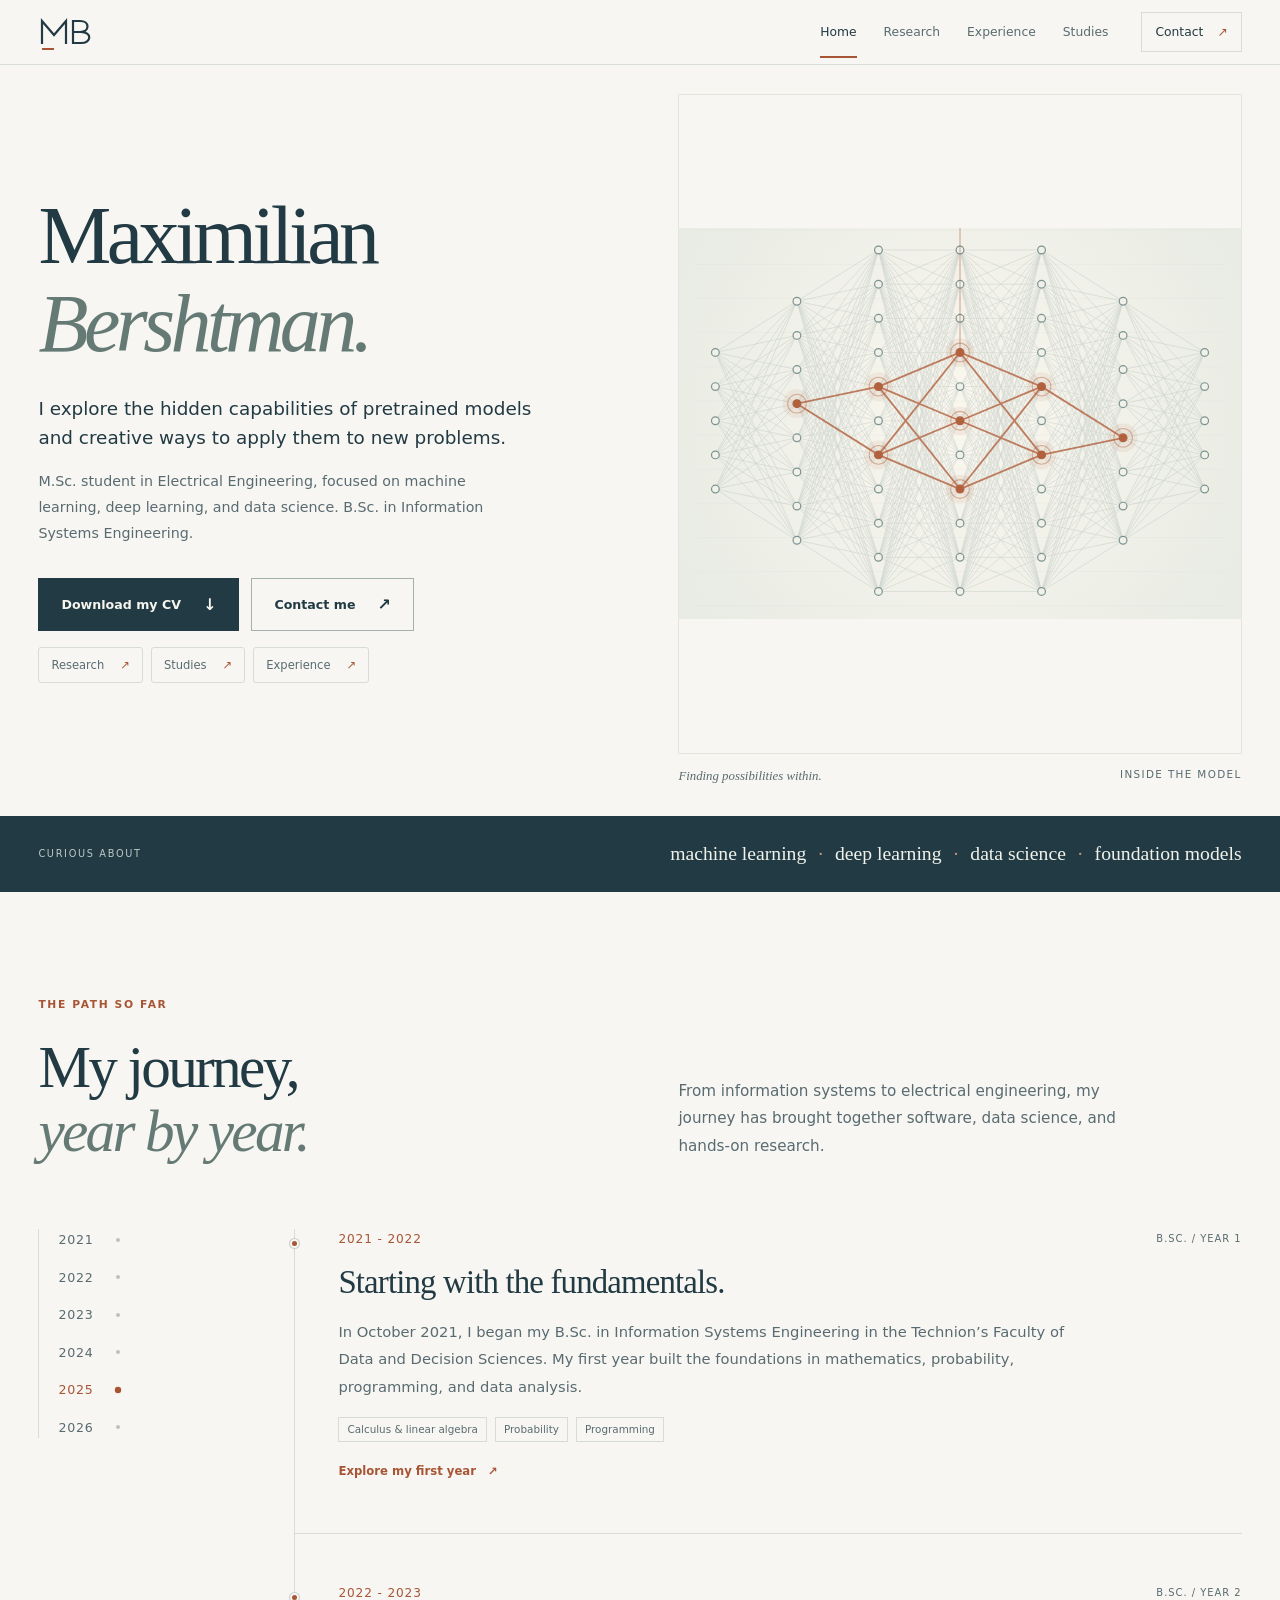
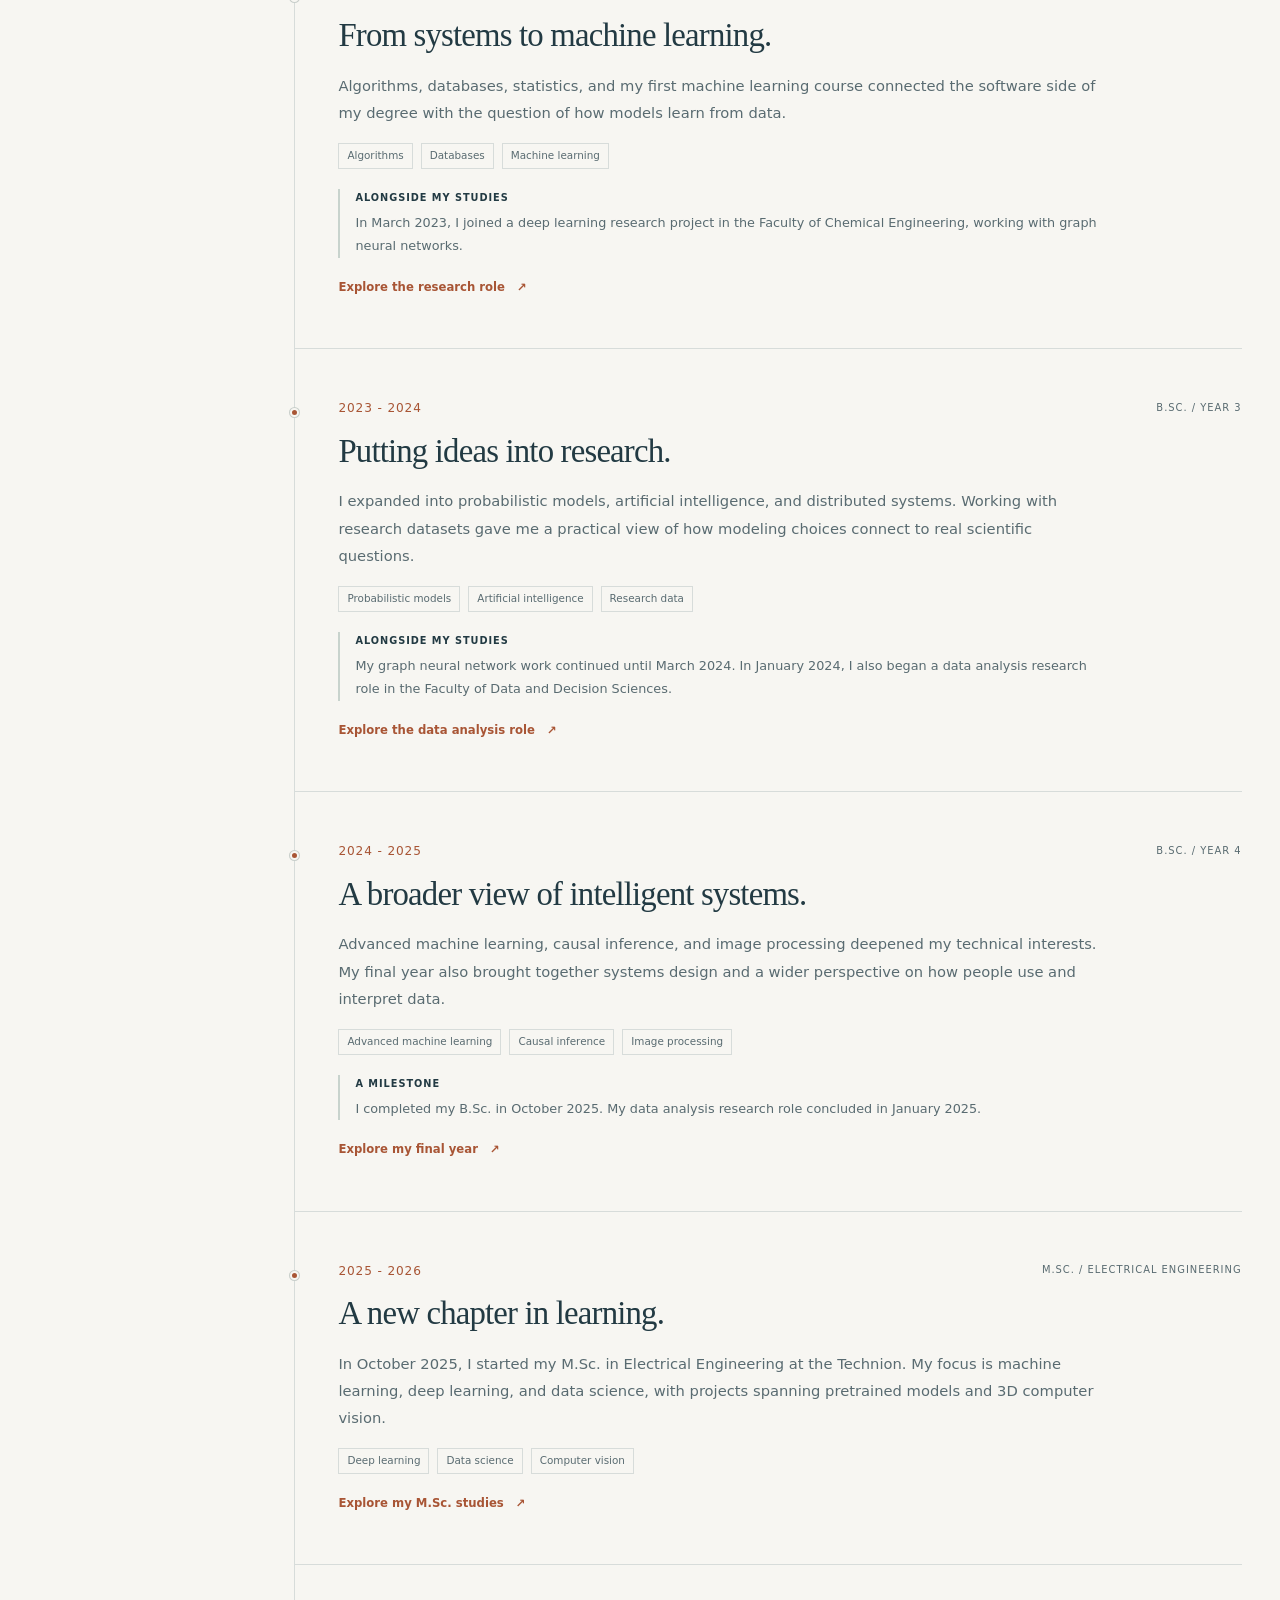
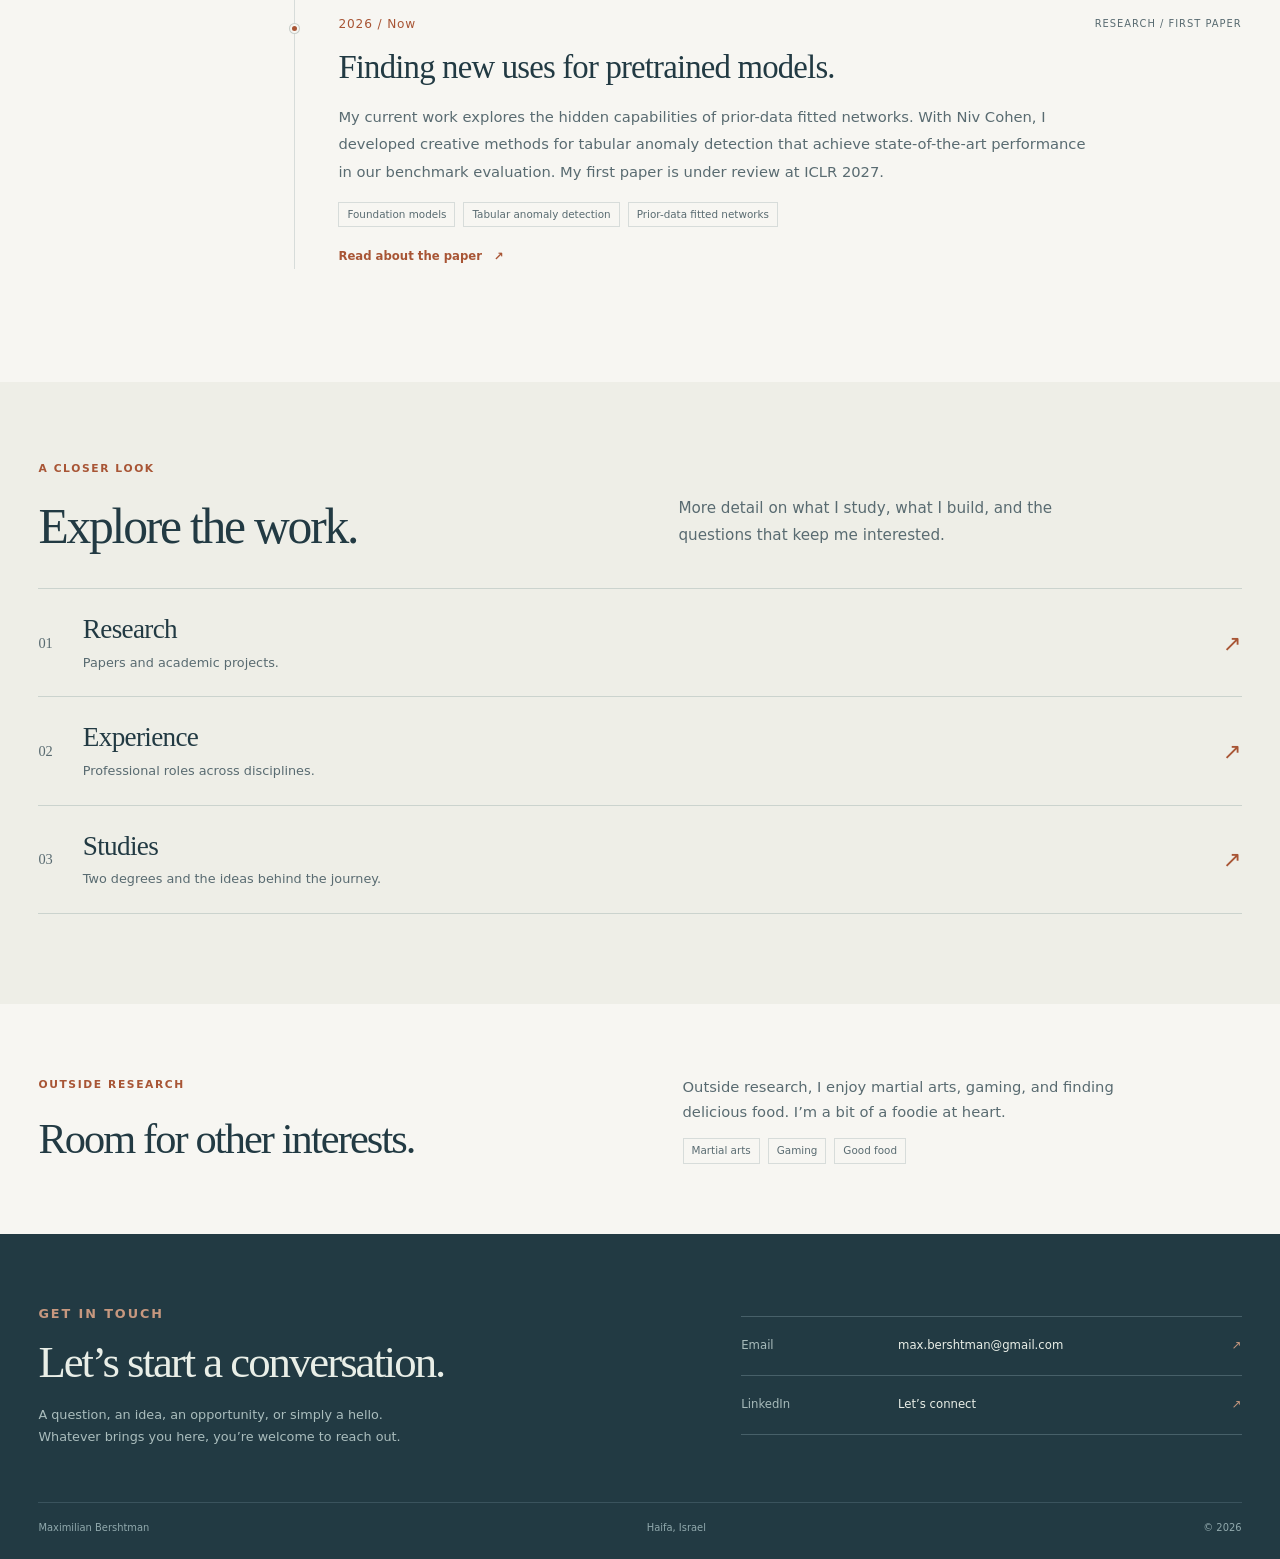
==== commit 6ea6d45b: "Expand homepage layout for large desktop screens" ====
--- a/index.html
+++ b/index.html
@@ -42,7 +42,7 @@
       }
     </script>
   </head>
-  <body>
+  <body class="home-page">
     <a class="skip-link" href="#main">Skip to content</a>
     <header class="site-header">
       <div class="shell nav-wrap">
--- a/styles.css
+++ b/styles.css
@@ -1605,6 +1605,59 @@
 .hero-shortcuts a {
   min-height: 36px;
 }
+/* Give the homepage room to grow on wide screens, with readable text columns. */
+@media (min-width: 1224px) {
+  .home-page .shell {
+    width: min(1680px, calc(100% - clamp(64px, 16vw - 128px, 240px)));
+  }
+  .home-page .hero {
+    grid-template-columns: 1fr 1fr;
+    gap: clamp(66px, 6vw, 120px);
+  }
+  .home-page .hero-art {
+    width: fit-content;
+    justify-self: center;
+  }
+  .home-page .hero-art img {
+    height: min(660px, calc(100svh - 240px));
+    max-height: none;
+  }
+  .home-page .section-intro {
+    grid-template-columns: 1fr 1fr;
+    gap: clamp(66px, 6vw, 120px);
+  }
+  .home-page .section-intro > p {
+    max-width: 440px;
+    justify-self: start;
+  }
+  .home-page .journey-layout {
+    grid-template-columns: clamp(180px, 15vw, 270px) 1fr;
+    gap: clamp(64px, 5vw, 100px);
+  }
+  .home-page .milestone > p {
+    max-width: 760px;
+  }
+}
+@media (min-width: 1440px) and (min-height: 741px) {
+  .home-page .hero h1 {
+    font-size: clamp(5.2rem, 5.4vw, 6.6rem);
+  }
+  .home-page .hero-intro {
+    max-width: 560px;
+    font-size: 1.25rem;
+  }
+  .home-page .hero-detail {
+    max-width: 540px;
+    font-size: 0.95rem;
+  }
+  .home-page .milestone h3 {
+    font-size: 2.35rem;
+  }
+  .home-page .milestone > p {
+    max-width: 820px;
+    font-size: 1rem;
+  }
+}
 @media (max-width: 760px) {
   html:not(.js) .nav-wrap {
     flex-wrap: wrap;
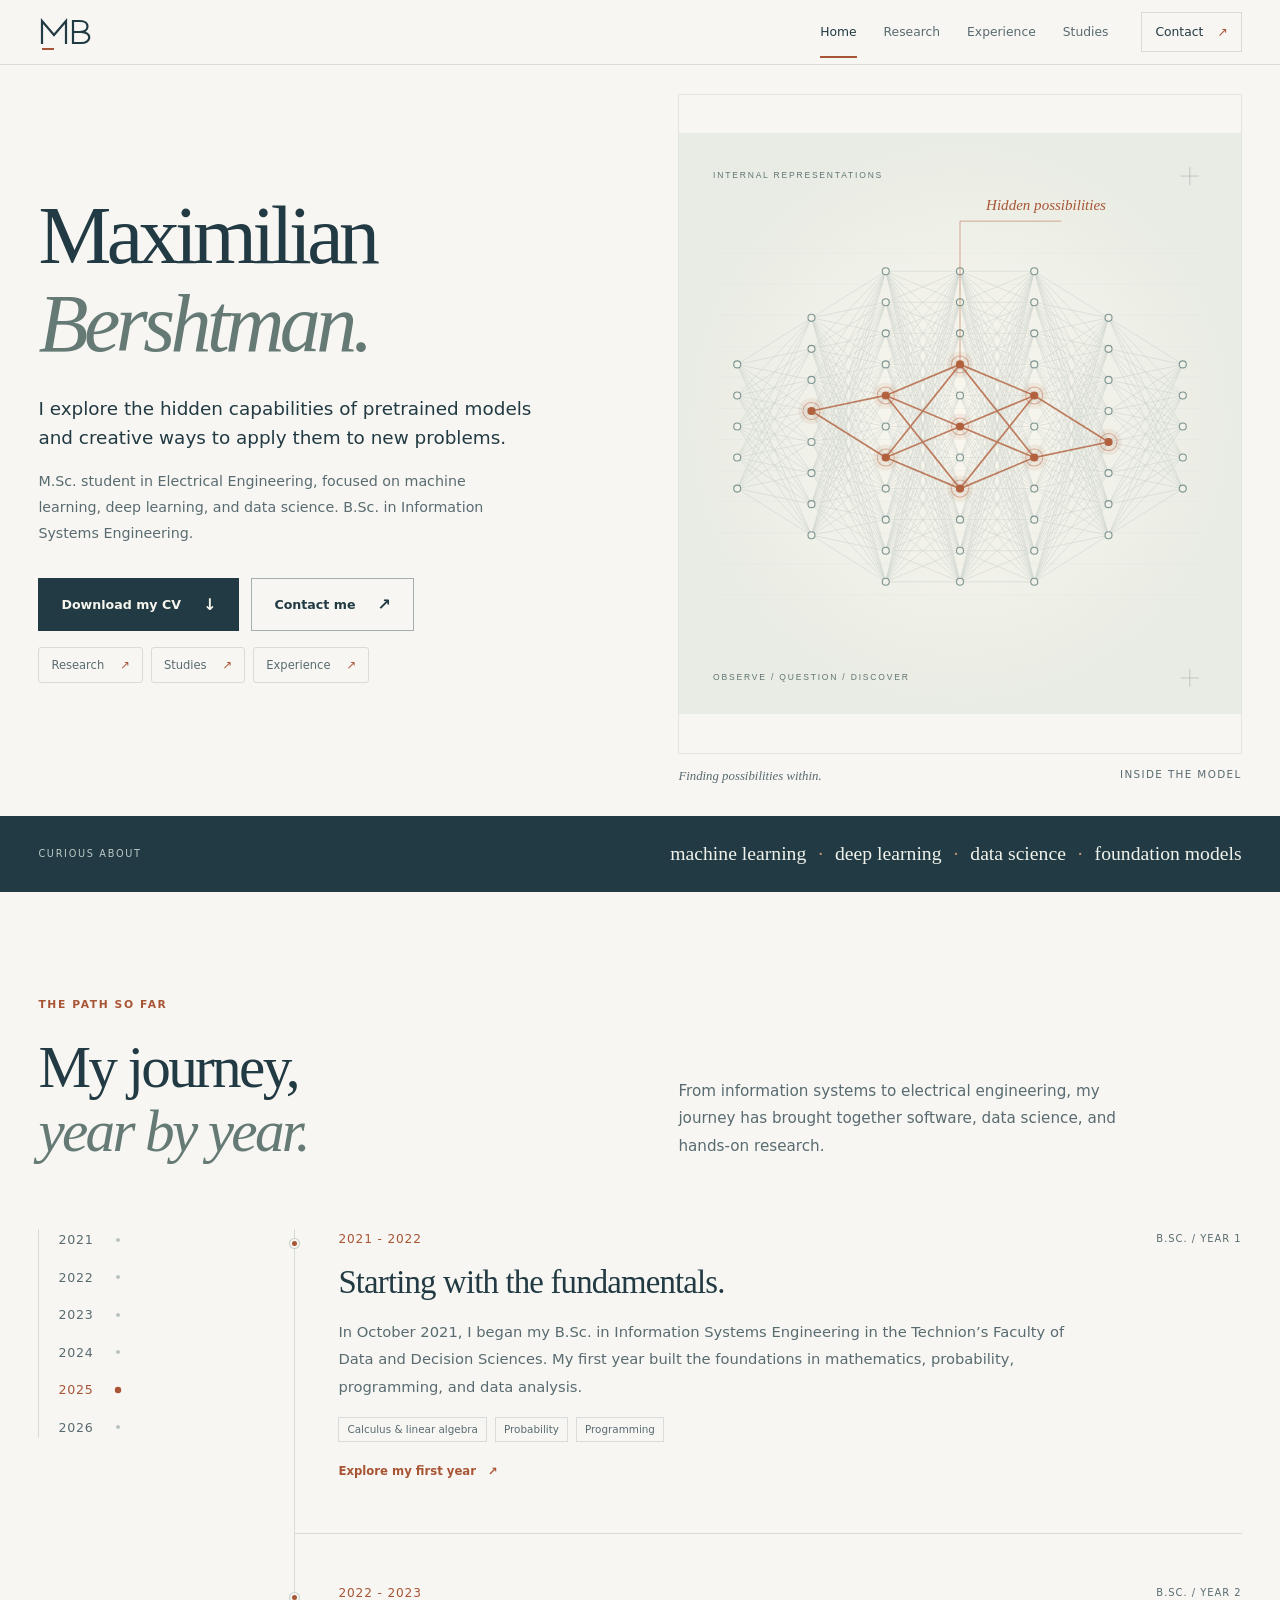
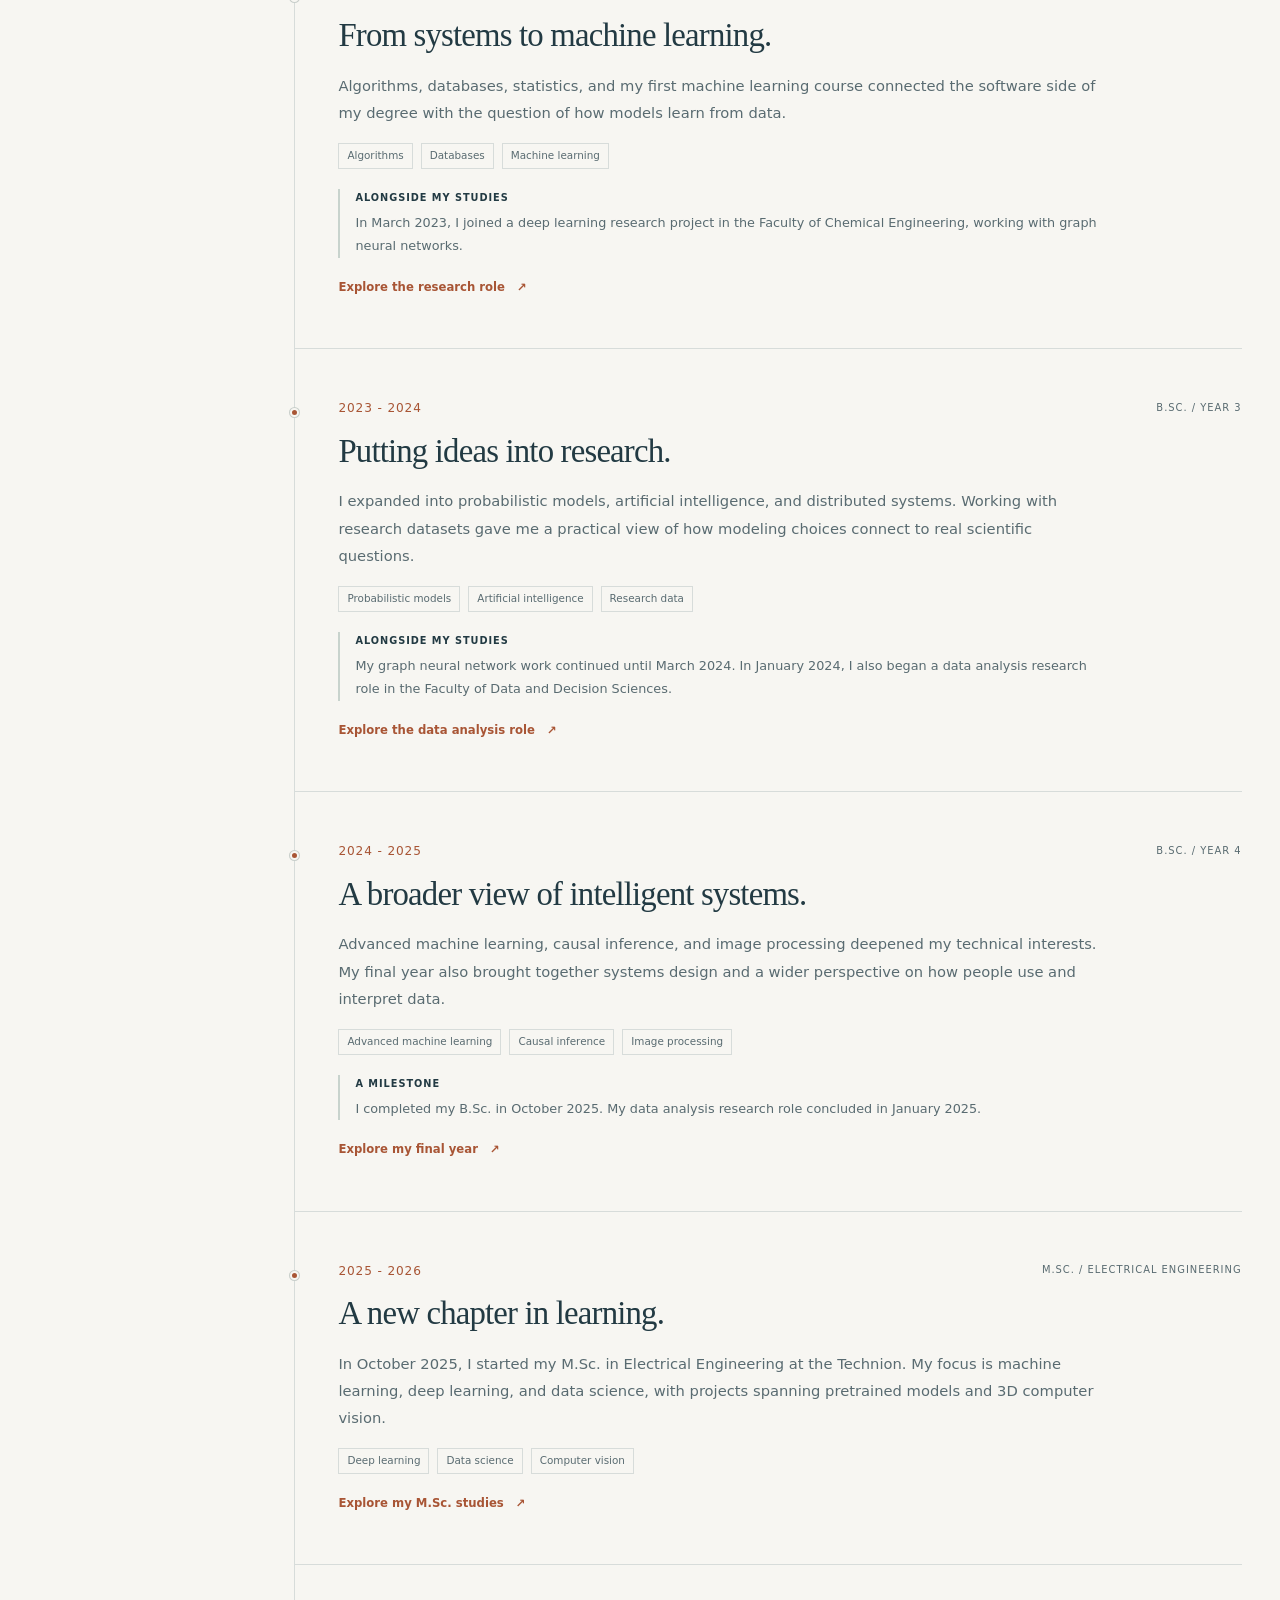
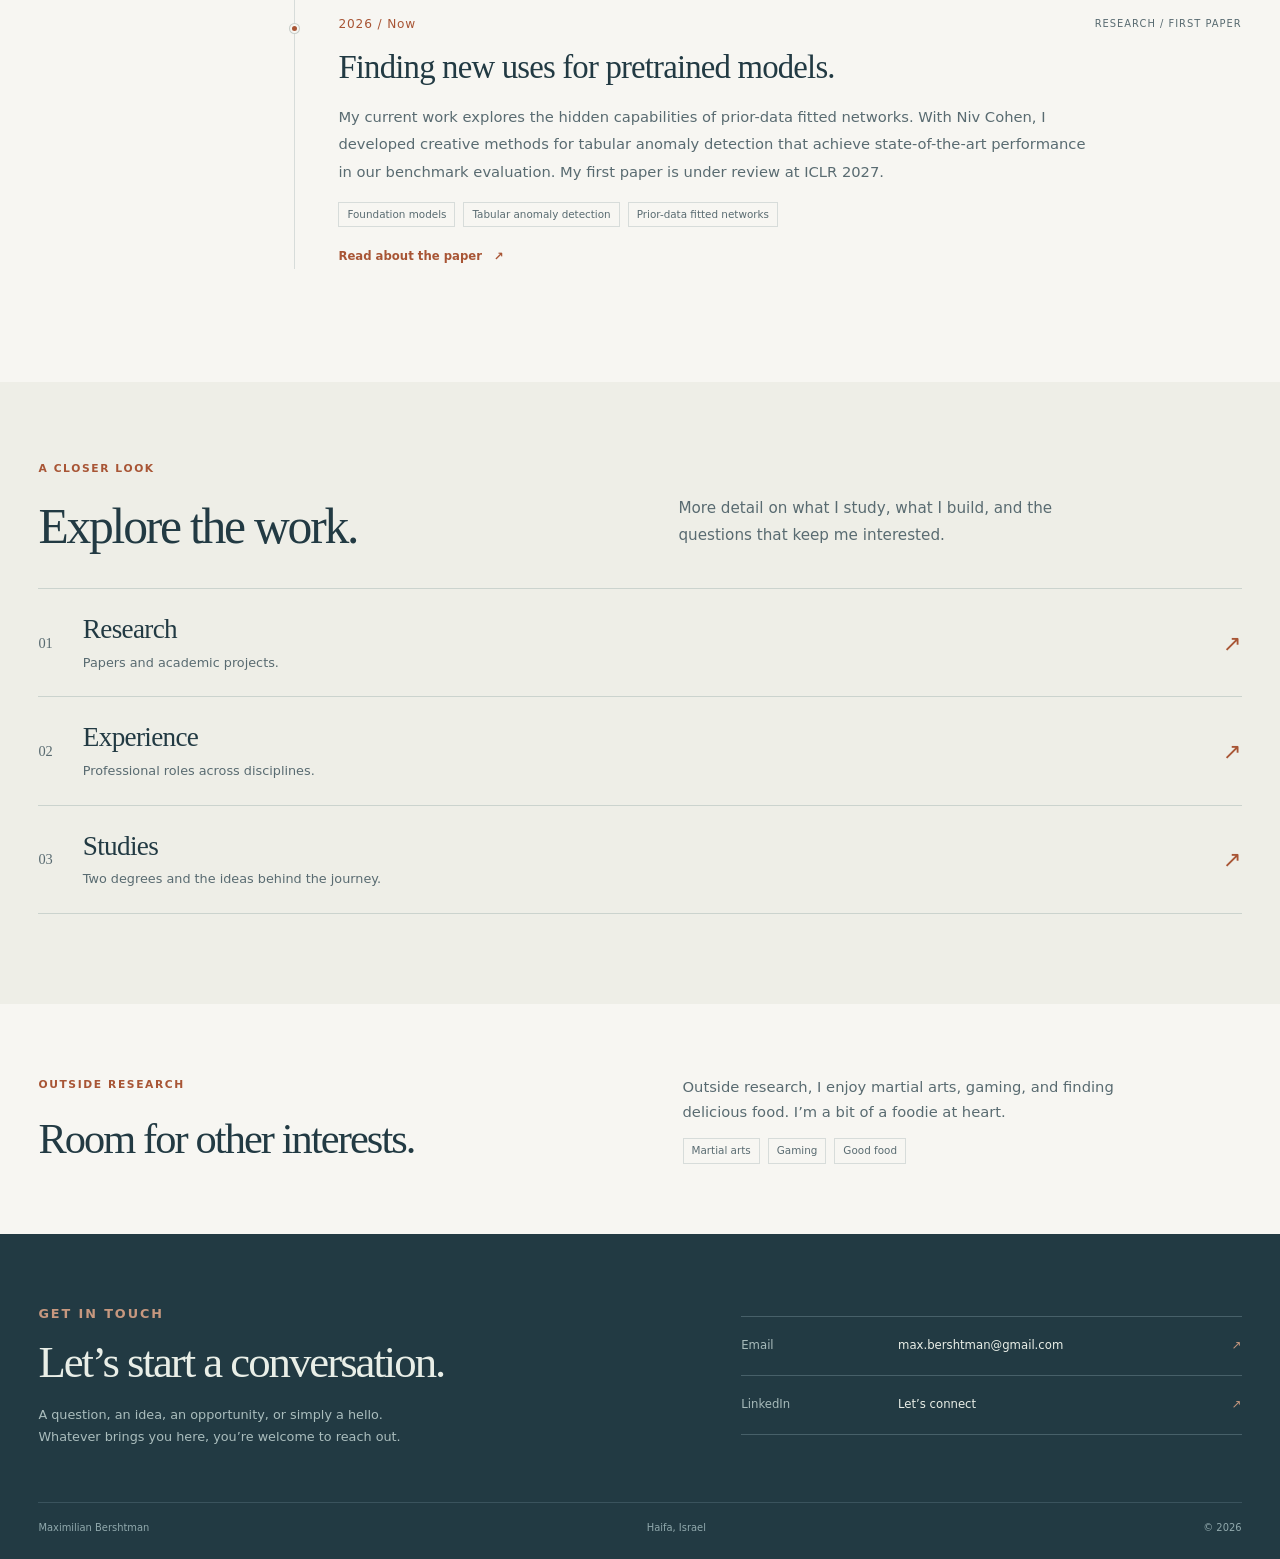
==== commit fa4fe195: "Revert full-screen mobile opening and restore compact layout" ====
--- a/index.html
+++ b/index.html
@@ -16,7 +16,7 @@
     />
     <title>Home - Maximilian Bershtman</title>
     <link rel="icon" href="assets/mark.svg" type="image/svg+xml" />
-    <link rel="stylesheet" href="styles.css" />
+    <link rel="stylesheet" href="styles.css?v=20261005-mobile-restored" />
     <script src="script.js" defer></script>
     <script type="application/ld+json">
       {
--- a/styles.css
+++ b/styles.css
@@ -1702,10 +1702,10 @@
     display: grid;
     grid-template-columns: 1fr;
     grid-template-areas: "name" "illustration" "intro" "detail" "actions" "shortcuts";
-    align-content: center;
+    align-content: start;
     gap: 12px;
     padding-block: 20px;
-    min-height: calc(100svh - 161px);
+    min-height: 0;
   }
   .hero-copy {
     display: contents;
